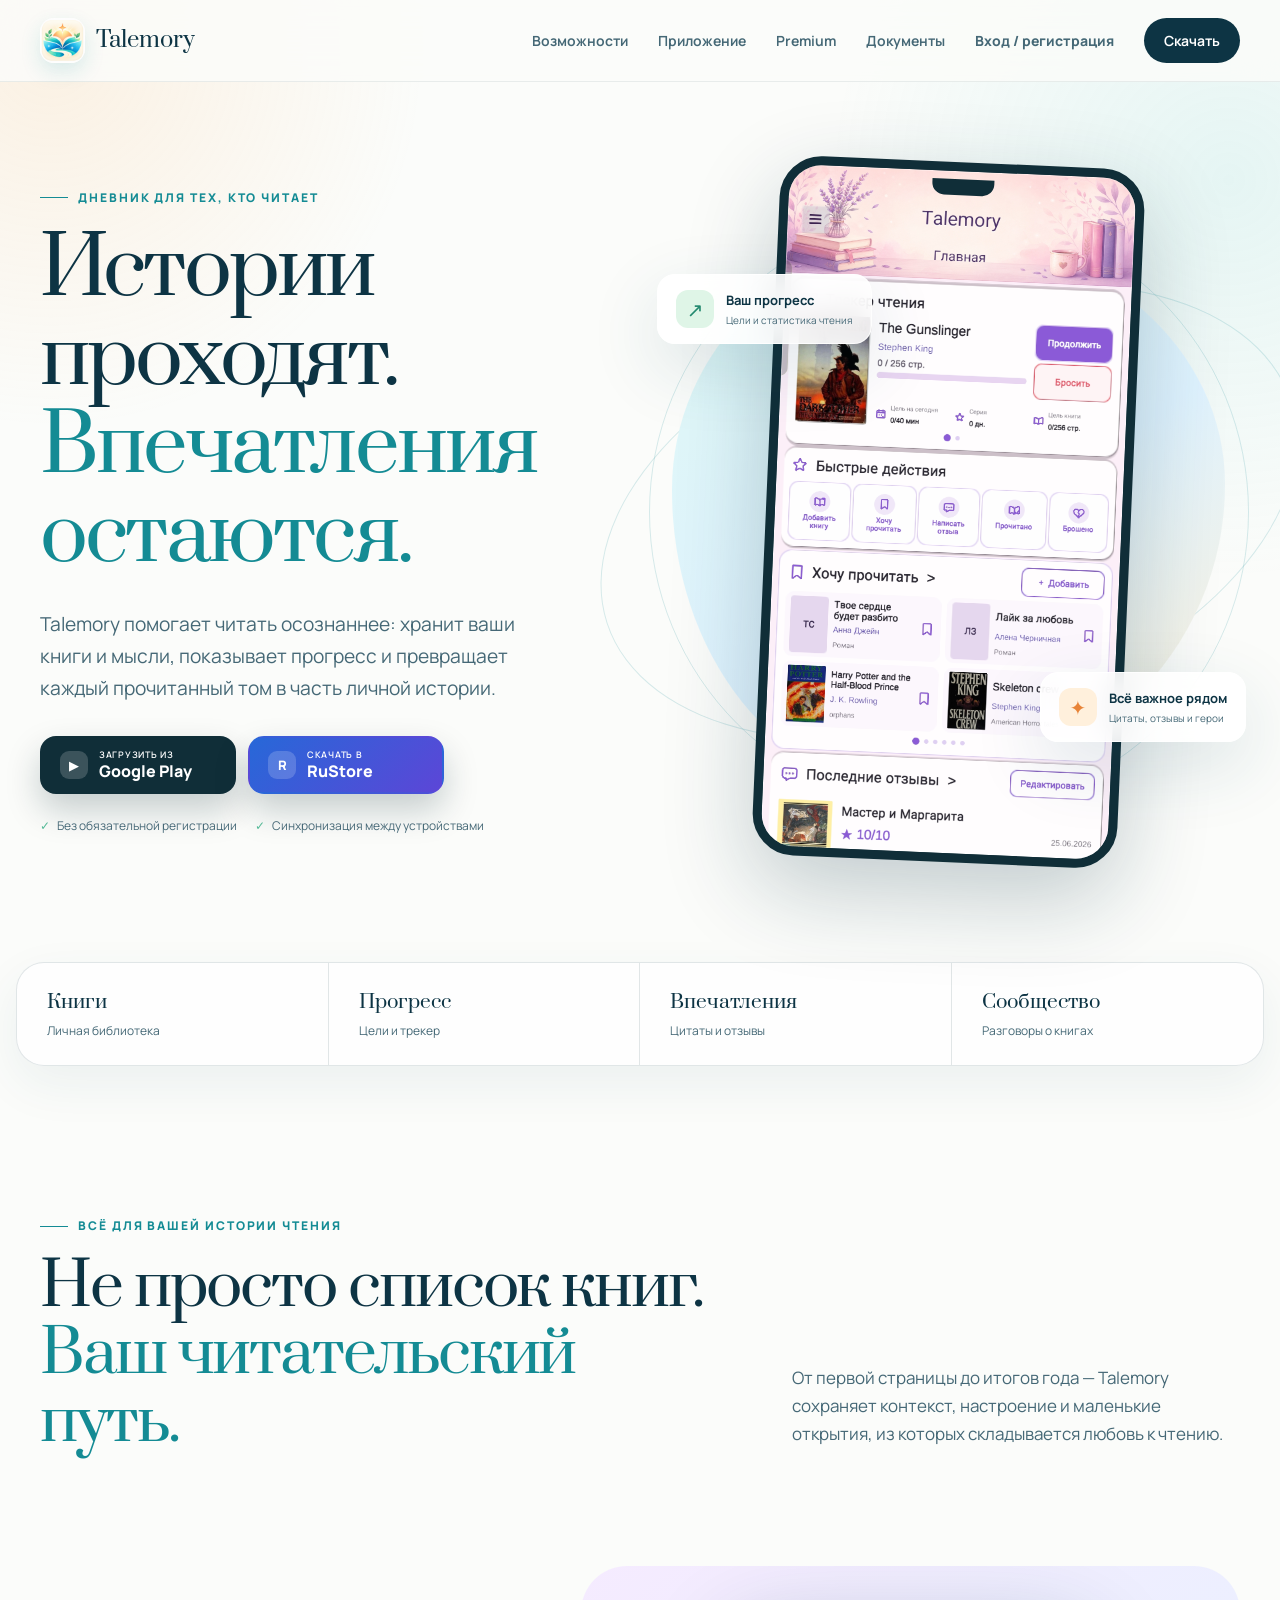
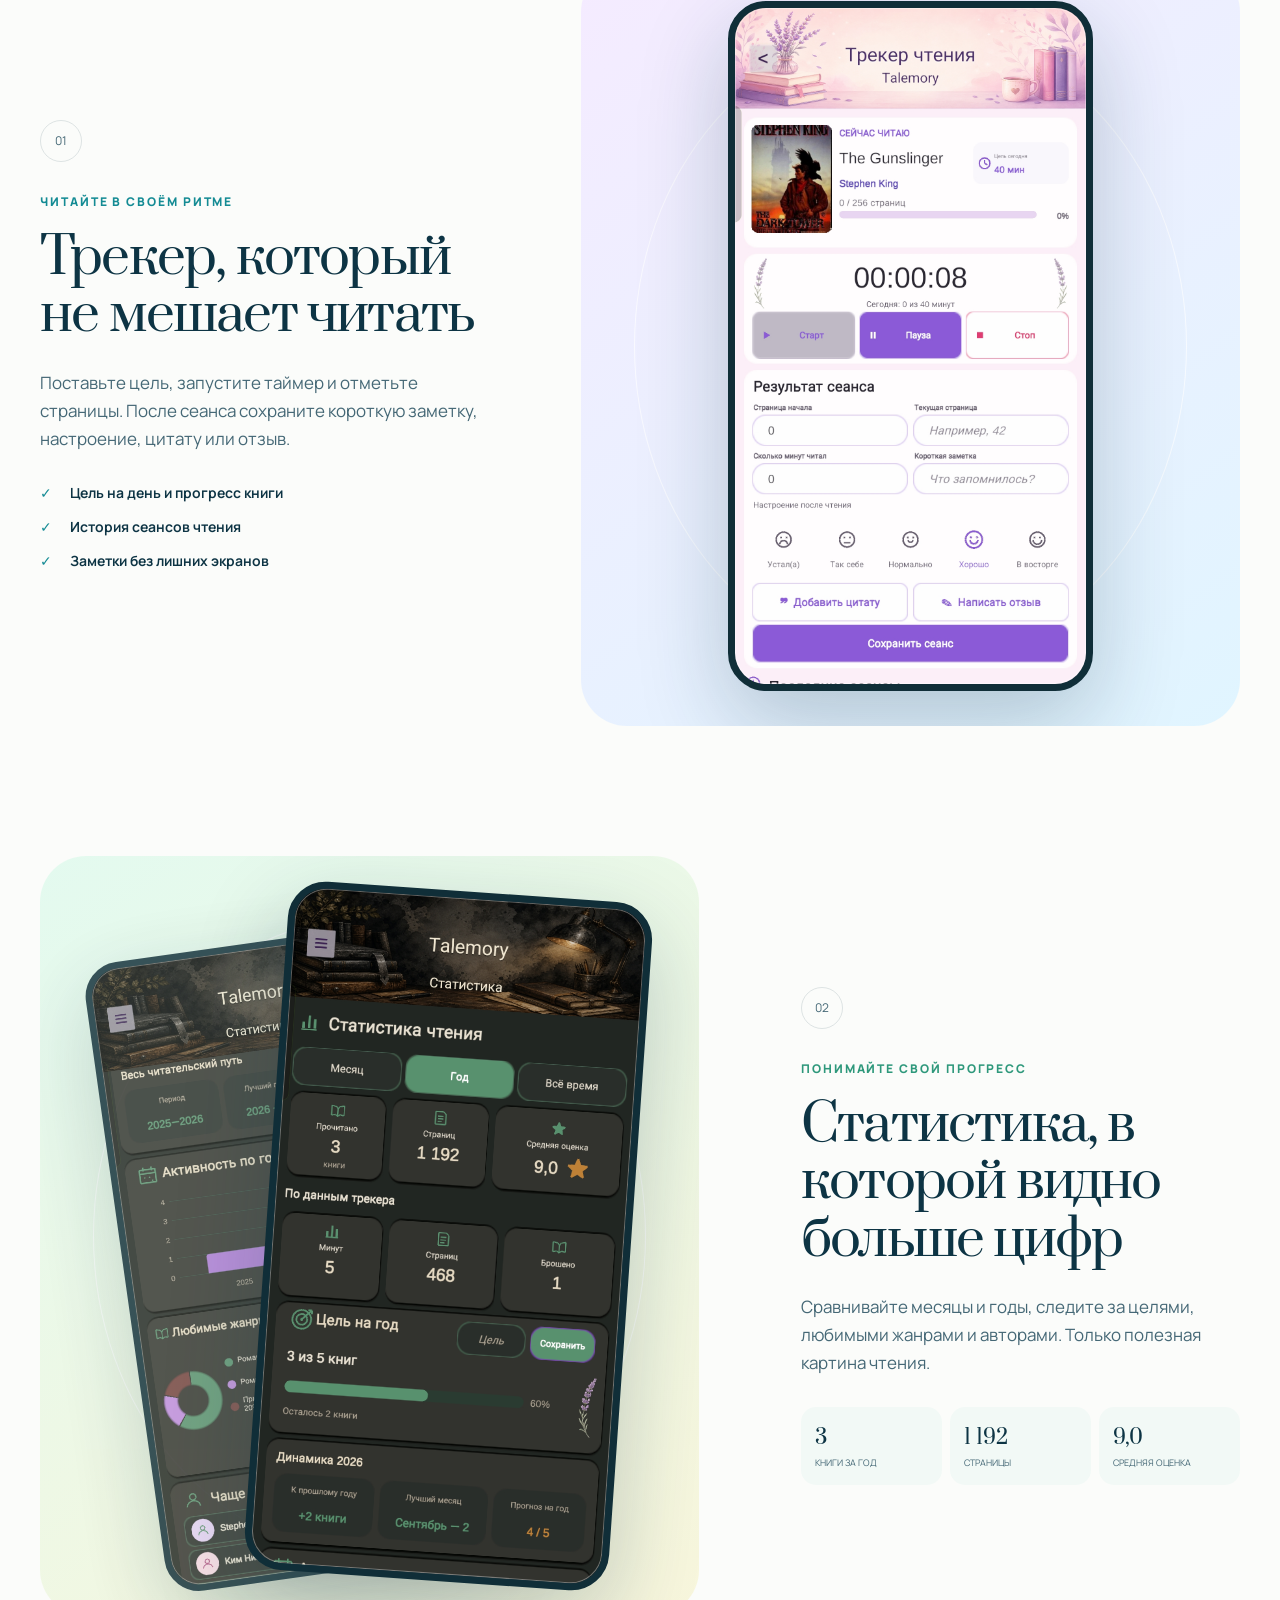
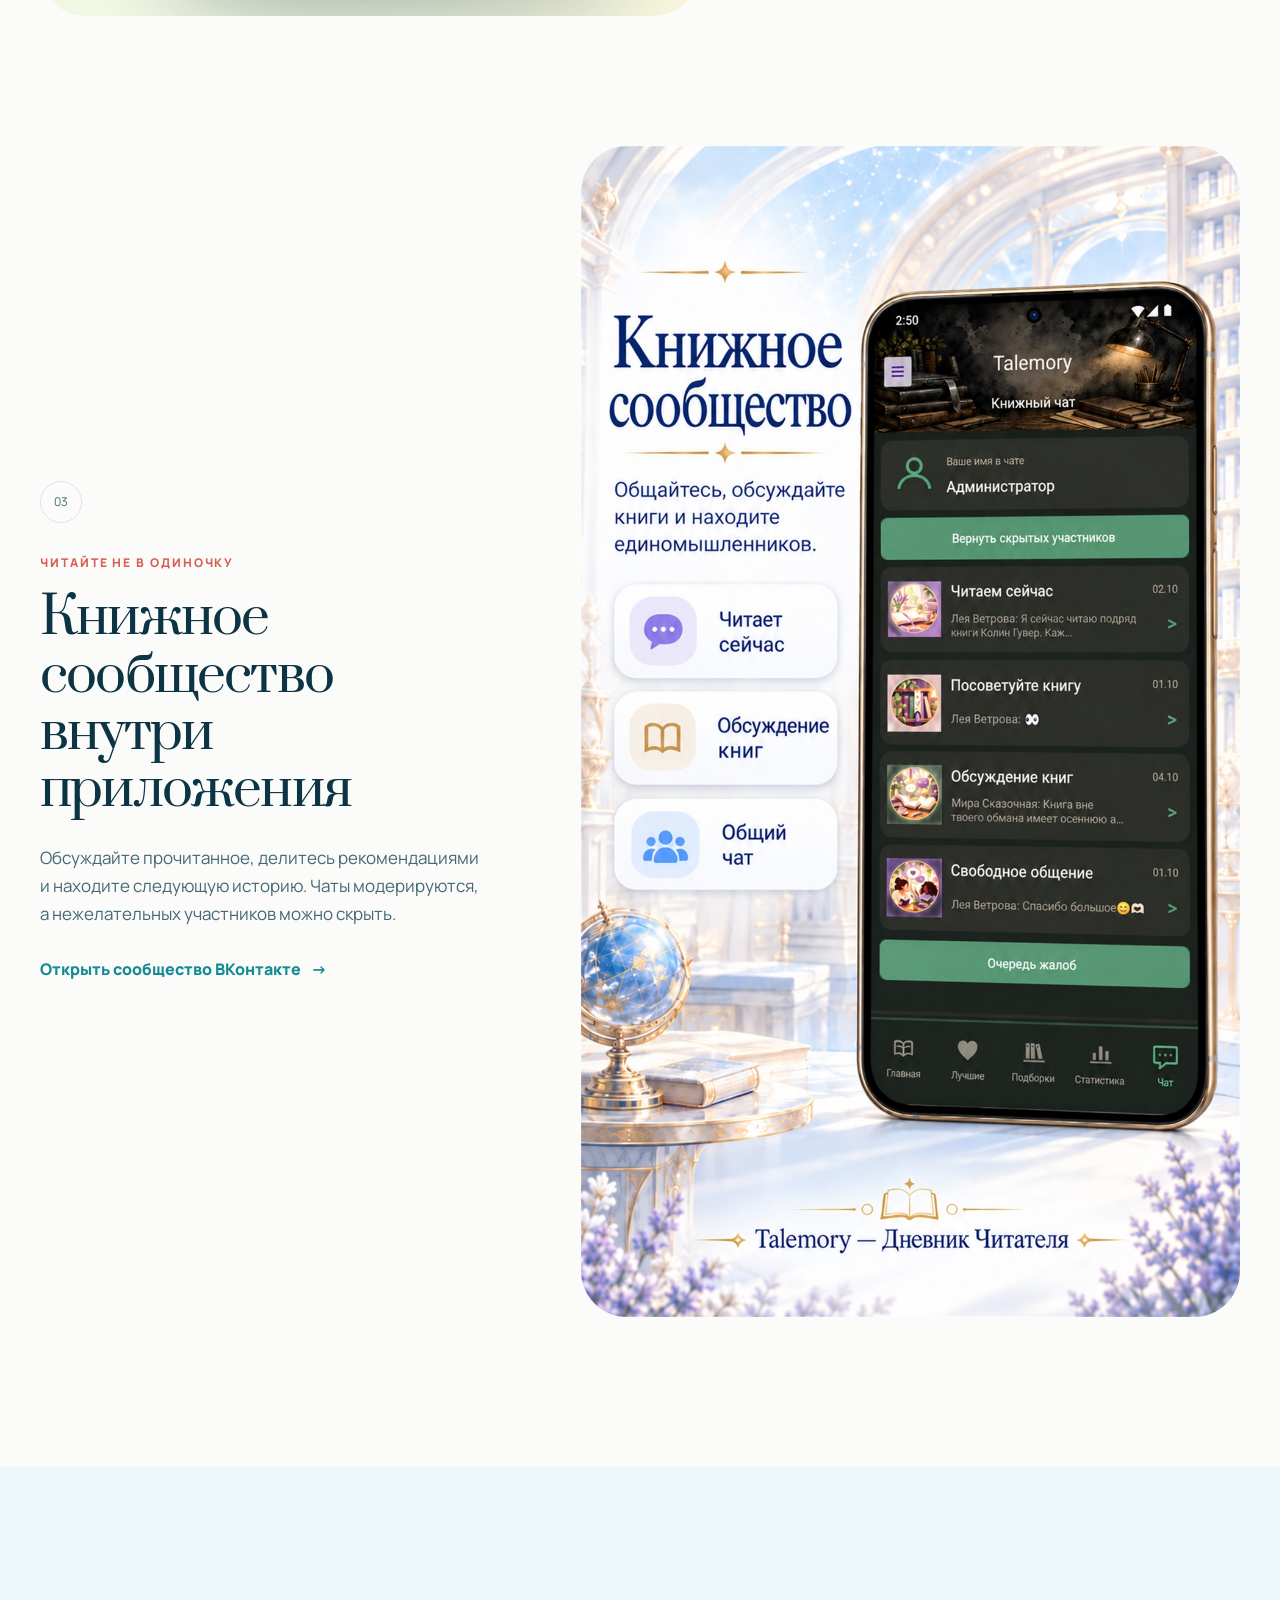
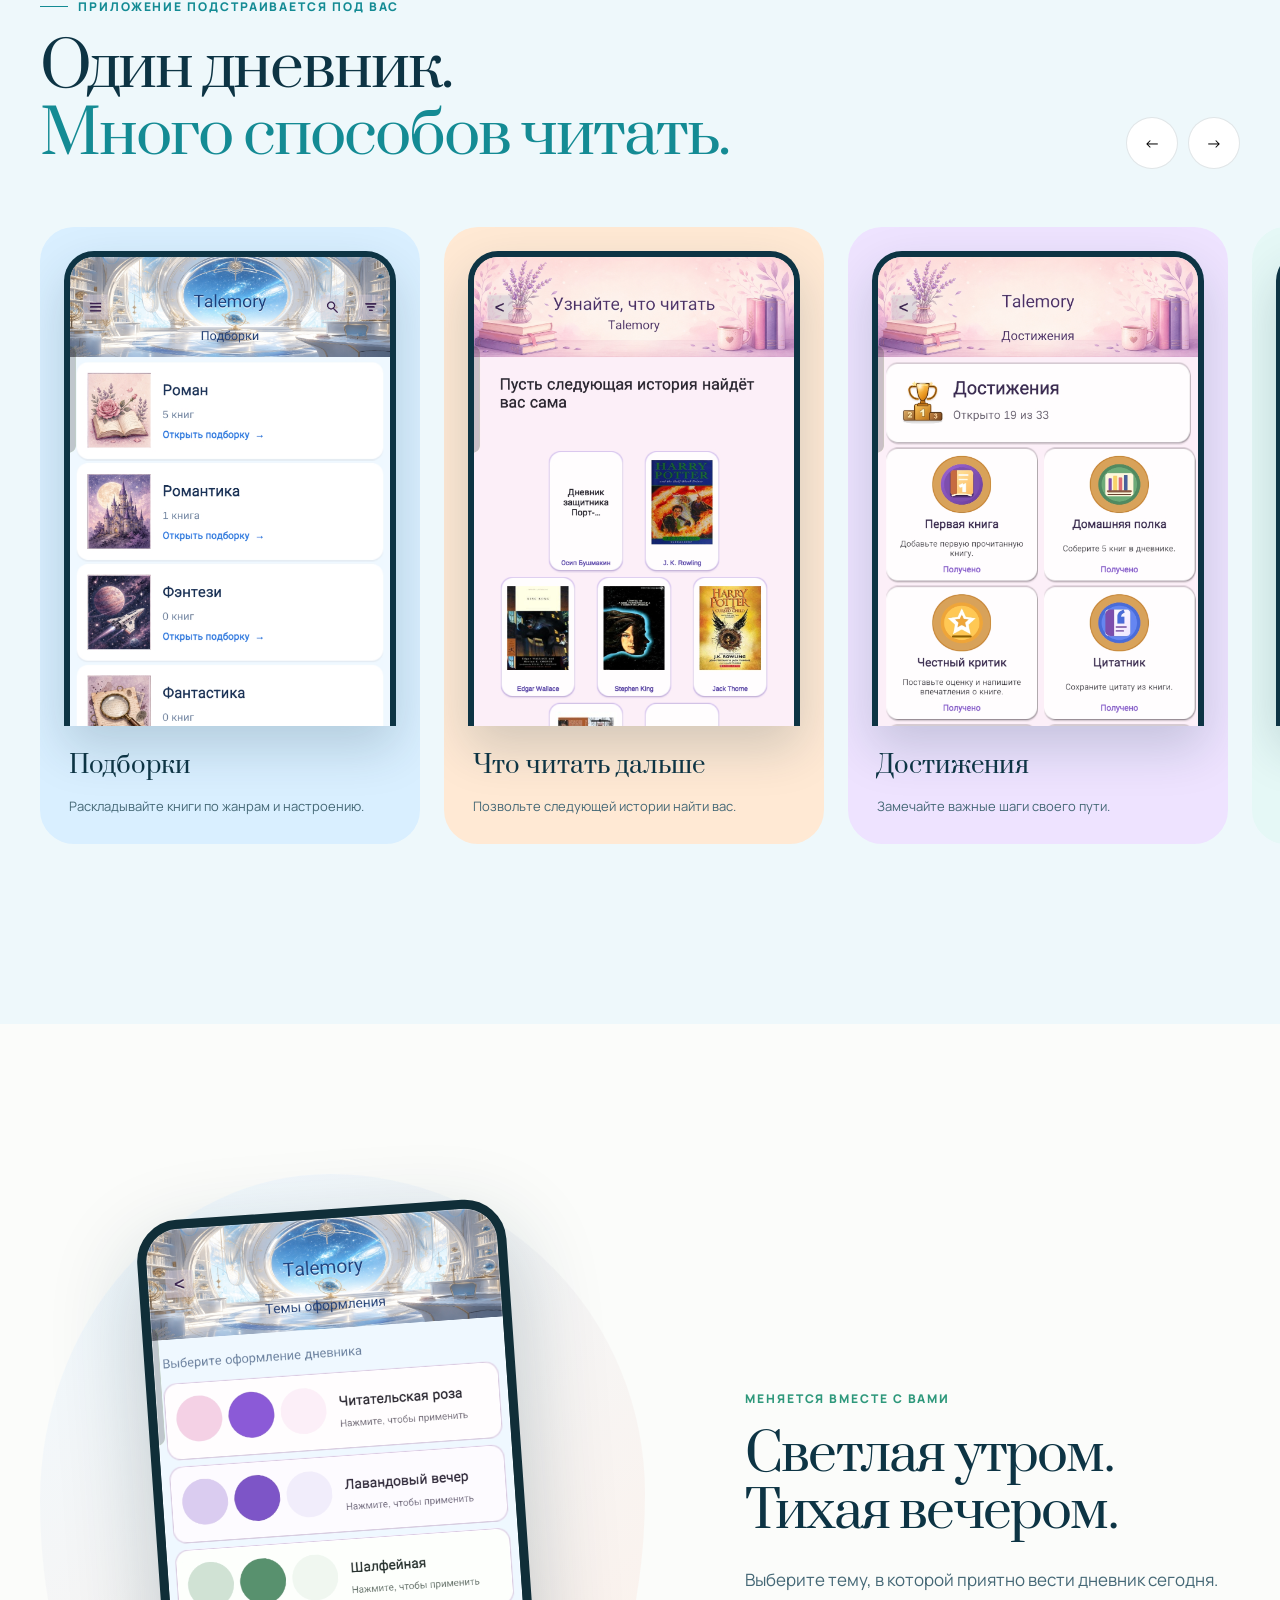
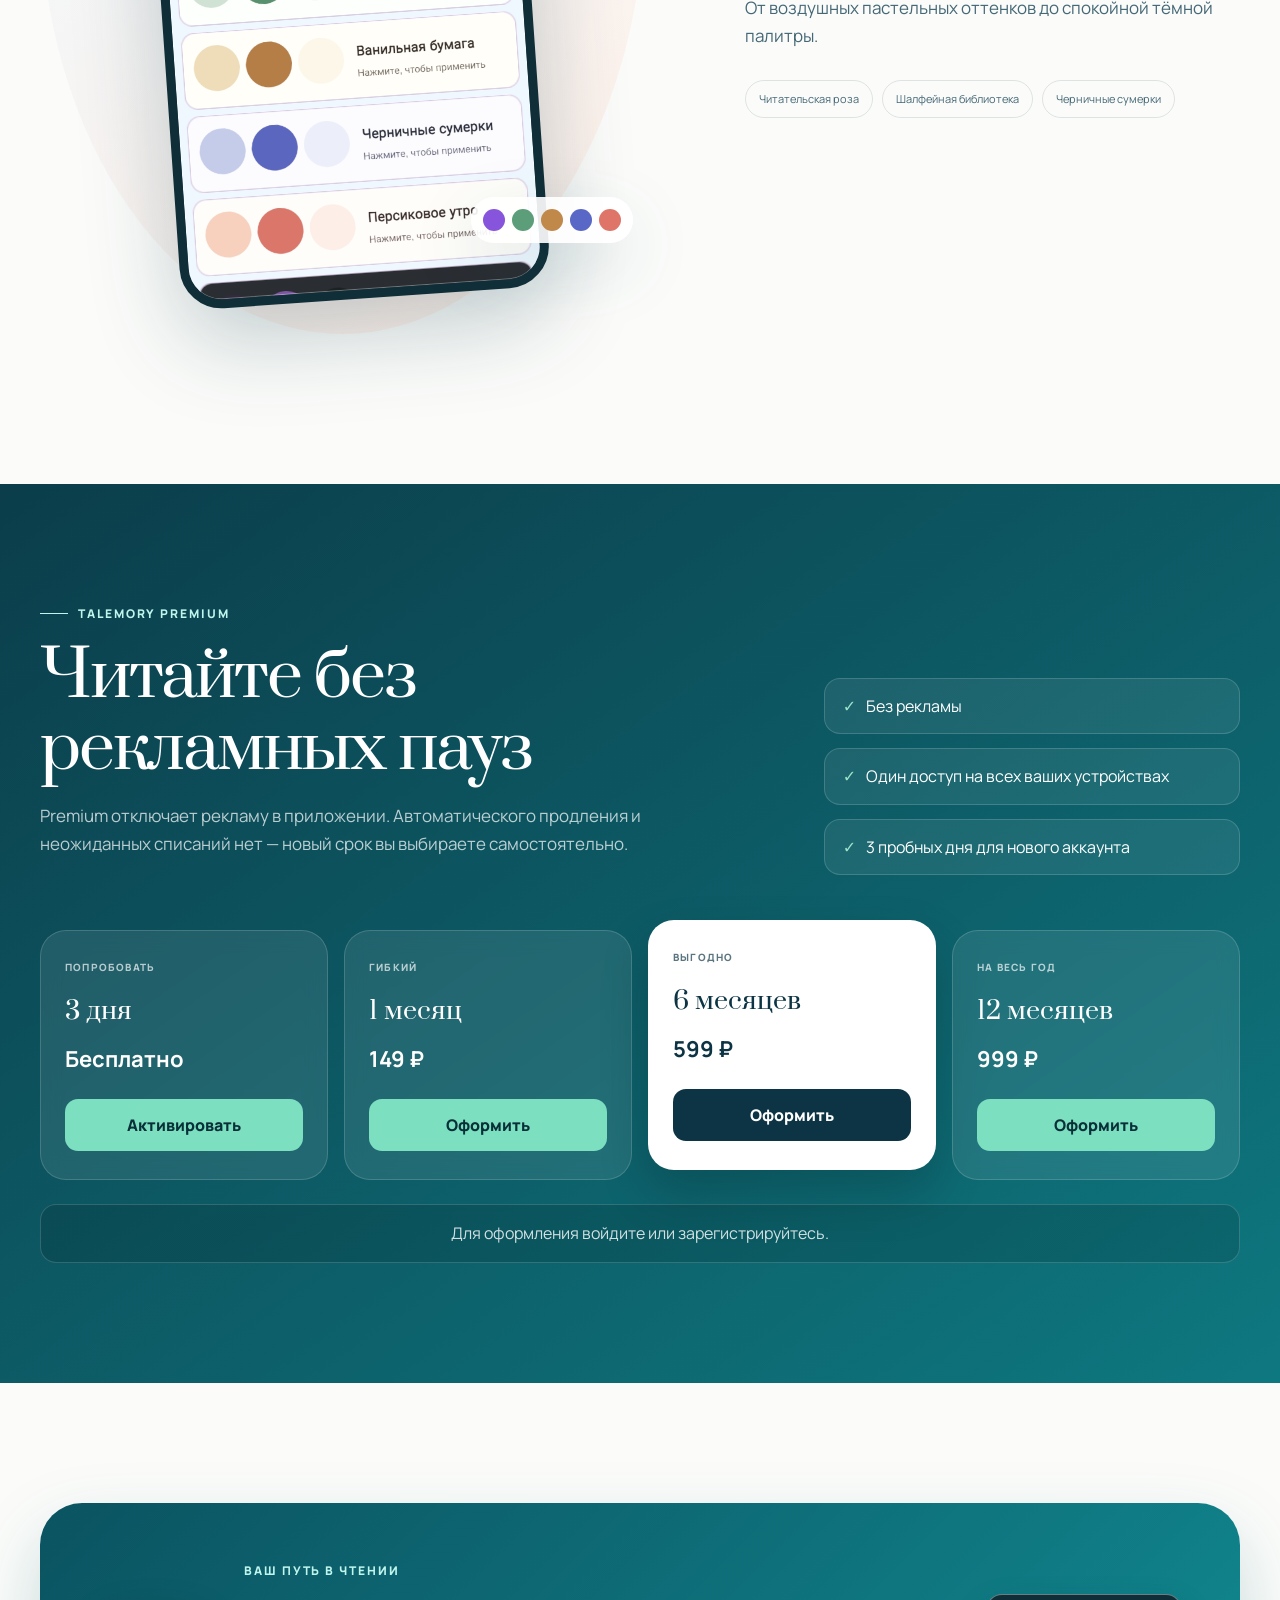
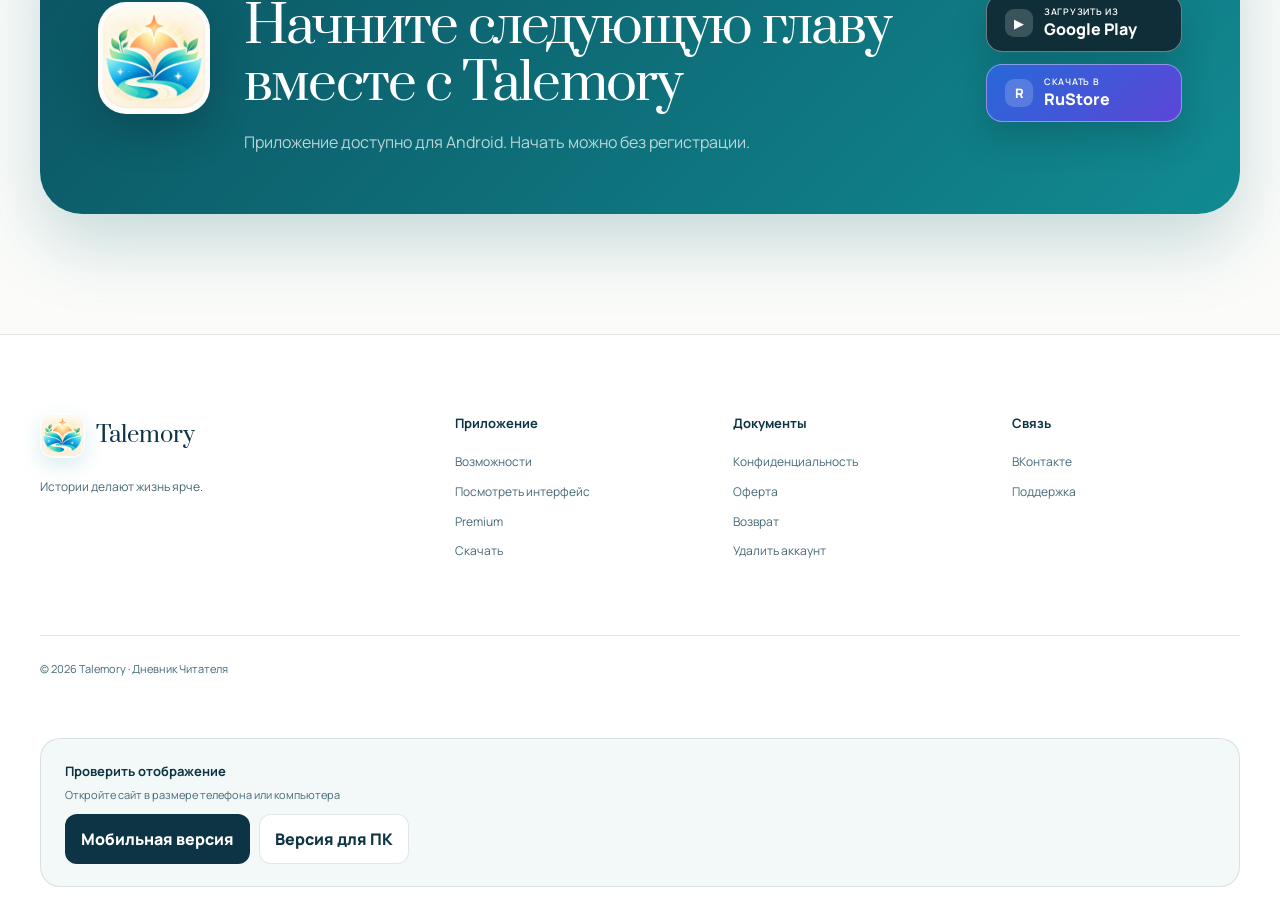
==== index.html @ 4efdb6d2 "feat: publish Talemory landing site" ====
<!doctype html>
<html lang="ru">
<head>
  <meta charset="utf-8">
  <meta name="viewport" content="width=device-width,initial-scale=1">
  <meta name="theme-color" content="#f7fbff">
  <title>Talemory — ваш путь в чтении</title>
  <meta name="description" content="Talemory — личный дневник чтения: книги, цели, заметки, статистика, достижения и книжное сообщество в одном приложении.">
  <meta property="og:title" content="Talemory — ваш путь в чтении">
  <meta property="og:description" content="Читайте, отслеживайте прогресс и сохраняйте истории, которые остаются с вами.">
  <meta property="og:image" content="/assets/talemory-app-icon.png">
  <link rel="icon" href="/assets/talemory-app-icon.png">
  <link rel="stylesheet" href="/landing.css">
  <script src="/landing.js" defer></script>
  <script src="/account.js" defer></script>
</head>
<body>
  <header class="siteHeader">
    <a class="logo" href="#top" aria-label="Talemory — на главную"><img src="/assets/talemory-app-icon.png" alt=""><span>Talemory</span></a>
    <button class="menuButton" type="button" aria-label="Открыть меню" aria-expanded="false"><span></span><span></span></button>
    <nav class="siteNav" aria-label="Основная навигация"><a href="#features">Возможности</a><a href="#screens">Приложение</a><a href="#premium">Premium</a><a href="/documents.html">Документы</a><button class="accountNavButton" type="button" data-open-account>Вход / регистрация</button><a class="navCta" href="#download-app">Скачать</a></nav>
  </header>

  <main id="top">
    <section class="hero sectionShell">
      <div class="heroCopy reveal">
        <p class="eyebrow"><span></span> Дневник для тех, кто читает</p>
        <h1>Истории проходят.<br><em>Впечатления остаются.</em></h1>
        <p class="heroLead">Talemory помогает читать осознаннее: хранит ваши книги и мысли, показывает прогресс и превращает каждый прочитанный том в часть личной истории.</p>
        <div class="storeButtons">
          <a class="storeButton googlePlay" href="https://play.google.com/store/apps/details?id=com.readersdiary.bookdiary" target="_blank" rel="noopener"><span class="storeIcon">▶</span><span><small>Загрузить из</small>Google Play</span></a>
          <a class="storeButton ruStore" href="https://www.rustore.ru/catalog/app/com.readersdiary.bookdiary" target="_blank" rel="noopener"><span class="storeIcon">R</span><span><small>Скачать в</small>RuStore</span></a>
        </div>
        <div class="heroNotes"><span>Без обязательной регистрации</span><span>Синхронизация между устройствами</span></div>
      </div>
      <div class="heroVisual reveal" aria-label="Интерфейс приложения Talemory">
        <div class="orbit orbitOne"></div><div class="orbit orbitTwo"></div><div class="softBlob"></div>
        <figure class="phone phoneMain"><div class="speaker"></div><img src="/assets/screenshots/1000011685.jpg" alt="Главный экран Talemory с трекером чтения"></figure>
        <figure class="floatCard statsCard"><span class="miniIcon">↗</span><div><b>Ваш прогресс</b><small>Цели и статистика чтения</small></div></figure>
        <figure class="floatCard noteCard"><span class="miniIcon warm">✦</span><div><b>Всё важное рядом</b><small>Цитаты, отзывы и герои</small></div></figure>
      </div>
    </section>

    <section class="trustStrip" aria-label="Основные функции"><div><b>Книги</b><span>Личная библиотека</span></div><div><b>Прогресс</b><span>Цели и трекер</span></div><div><b>Впечатления</b><span>Цитаты и отзывы</span></div><div><b>Сообщество</b><span>Разговоры о книгах</span></div></section>

    <section class="intro sectionShell" id="features">
      <div class="sectionHeading reveal"><p class="eyebrow"><span></span> Всё для вашей истории чтения</p><h2>Не просто список книг.<br><em>Ваш читательский путь.</em></h2></div>
      <p class="sectionLead reveal">От первой страницы до итогов года — Talemory сохраняет контекст, настроение и маленькие открытия, из которых складывается любовь к чтению.</p>
    </section>

    <section class="featureStory sectionShell">
      <article class="storyBlock reveal">
        <div class="storyCopy"><span class="storyNumber">01</span><p class="eyebrow">Читайте в своём ритме</p><h2>Трекер, который не мешает читать</h2><p>Поставьте цель, запустите таймер и отметьте страницы. После сеанса сохраните короткую заметку, настроение, цитату или отзыв.</p><ul class="checkList"><li>Цель на день и прогресс книги</li><li>История сеансов чтения</li><li>Заметки без лишних экранов</li></ul></div>
        <div class="screenStage lavender"><figure class="phone phoneFeature"><img src="/assets/screenshots/1000011689.jpg" alt="Трекер чтения Talemory"></figure></div>
      </article>
      <article class="storyBlock reverse reveal">
        <div class="storyCopy"><span class="storyNumber">02</span><p class="eyebrow green">Понимайте свой прогресс</p><h2>Статистика, в которой видно больше цифр</h2><p>Сравнивайте месяцы и годы, следите за целями, любимыми жанрами и авторами. Только полезная картина чтения.</p><div class="metricRow"><div><b>3</b><span>книги за год</span></div><div><b>1 192</b><span>страницы</span></div><div><b>9,0</b><span>средняя оценка</span></div></div></div>
        <div class="screenStage mint doublePhones"><figure class="phone phoneFeature back"><img src="/assets/screenshots/1000011693.jpg" alt="Годовая статистика Talemory"></figure><figure class="phone phoneFeature front"><img src="/assets/screenshots/1000011692.jpg" alt="Цели и статистика чтения Talemory"></figure></div>
      </article>
      <article class="storyBlock reveal" id="community">
        <div class="storyCopy"><span class="storyNumber">03</span><p class="eyebrow coral">Читайте не в одиночку</p><h2>Книжное сообщество внутри приложения</h2><p>Обсуждайте прочитанное, делитесь рекомендациями и находите следующую историю. Чаты модерируются, а нежелательных участников можно скрыть.</p><a class="textLink" href="https://vk.ru/club240924894" target="_blank" rel="noopener">Открыть сообщество ВКонтакте <span>→</span></a></div>
        <div class="screenStage chatShowcase"><img class="chatPromo" src="/assets/talemory-chat-safe-names.jpg" alt="Книжное сообщество Talemory с вымышленными демонстрационными именами"></div>
      </article>
    </section>

    <section class="gallerySection" id="screens">
      <div class="sectionShell galleryHeading reveal"><div><p class="eyebrow"><span></span> Приложение подстраивается под вас</p><h2>Один дневник.<br><em>Много способов читать.</em></h2></div><div class="galleryControls"><button type="button" data-gallery-prev aria-label="Назад">←</button><button type="button" data-gallery-next aria-label="Вперёд">→</button></div></div>
      <div class="screenRail" data-gallery tabindex="0" aria-label="Скриншоты приложения">
        <figure class="galleryCard blue"><img src="/assets/screenshots/1000011694.jpg" alt="Подборки книг"><figcaption><b>Подборки</b><span>Раскладывайте книги по жанрам и настроению.</span></figcaption></figure>
        <figure class="galleryCard peach"><img src="/assets/screenshots/1000011688.jpg" alt="Выбор следующей книги"><figcaption><b>Что читать дальше</b><span>Позвольте следующей истории найти вас.</span></figcaption></figure>
        <figure class="galleryCard violet"><img src="/assets/screenshots/1000011687.jpg" alt="Достижения читателя"><figcaption><b>Достижения</b><span>Замечайте важные шаги своего пути.</span></figcaption></figure>
        <figure class="galleryCard sky"><img src="/assets/screenshots/1000011696.jpg" alt="Светлая тема Talemory"><figcaption><b>Ваш стиль</b><span>Меняйте оформление вместе с настроением.</span></figcaption></figure>
        <figure class="galleryCard greenCard"><img src="/assets/screenshots/1000011695.jpg" alt="Лучшие книги"><figcaption><b>Лучшие книги</b><span>Собирайте личную полку любимых историй.</span></figcaption></figure>
      </div>
    </section>

    <section class="themes sectionShell reveal">
      <div class="themesVisual"><figure class="phone phoneTheme"><img src="/assets/screenshots/1000011697.jpg" alt="Темы оформления Talemory"></figure><div class="palette"><i></i><i></i><i></i><i></i><i></i></div></div>
      <div class="storyCopy"><p class="eyebrow green">Меняется вместе с вами</p><h2>Светлая утром.<br>Тихая вечером.</h2><p>Выберите тему, в которой приятно вести дневник сегодня. От воздушных пастельных оттенков до спокойной тёмной палитры.</p><div class="themeLabels"><span>Читательская роза</span><span>Шалфейная библиотека</span><span>Черничные сумерки</span></div></div>
    </section>

    <section class="premiumSection" id="premium">
      <div class="sectionShell premiumIntro reveal"><div><p class="eyebrow light"><span></span> Talemory Premium</p><h2>Читайте без рекламных пауз</h2><p>Premium отключает рекламу в приложении. Автоматического продления и неожиданных списаний нет — новый срок вы выбираете самостоятельно.</p></div><ul><li>Без рекламы</li><li>Один доступ на всех ваших устройствах</li><li>3 пробных дня для нового аккаунта</li></ul></div>
      <div class="sectionShell premiumPlans reveal">
        <article><span>Попробовать</span><h3>3 дня</h3><b>Бесплатно</b><button type="button" data-plan="trial_3d">Активировать</button></article>
        <article><span>Гибкий</span><h3>1 месяц</h3><b>149 ₽</b><button type="button" data-plan="month">Оформить</button></article>
        <article class="featured"><span>Выгодно</span><h3>6 месяцев</h3><b>599 ₽</b><button type="button" data-plan="six_months">Оформить</button></article>
        <article><span>На весь год</span><h3>12 месяцев</h3><b>999 ₽</b><button type="button" data-plan="year">Оформить</button></article>
      </div>
      <div class="sectionShell premiumStatus" id="premiumState" role="status" aria-live="polite">Для оформления войдите или зарегистрируйтесь.</div>
    </section>

    <section class="ctaSection sectionShell reveal" id="download-app">
      <div class="ctaIcon"><img src="/assets/talemory-app-icon.png" alt=""></div>
      <div><p class="eyebrow light">Ваш путь в чтении</p><h2>Начните следующую главу<br>вместе с Talemory</h2><p>Приложение доступно для Android. Начать можно без регистрации.</p></div>
      <div class="storeButtons"><a class="storeButton googlePlay" href="https://play.google.com/store/apps/details?id=com.readersdiary.bookdiary" target="_blank" rel="noopener"><span class="storeIcon">▶</span><span><small>Загрузить из</small>Google Play</span></a><a class="storeButton ruStore" href="https://www.rustore.ru/catalog/app/com.readersdiary.bookdiary" target="_blank" rel="noopener"><span class="storeIcon">R</span><span><small>Скачать в</small>RuStore</span></a></div>
    </section>
  </main>

  <footer class="siteFooter">
    <div class="footerBrand"><a class="logo" href="#top"><img src="/assets/talemory-app-icon.png" alt=""><span>Talemory</span></a><p>Истории делают жизнь ярче.</p></div>
    <div><b>Приложение</b><a href="#features">Возможности</a><a href="#screens">Посмотреть интерфейс</a><a href="#premium">Premium</a><a href="#download-app">Скачать</a></div>
    <div><b>Документы</b><a href="/documents.html#privacy">Конфиденциальность</a><a href="/documents.html#offer">Оферта</a><a href="/documents.html#refunds">Возврат</a><a href="/documents.html#delete-account">Удалить аккаунт</a></div>
    <div><b>Связь</b><a href="https://vk.ru/club240924894" target="_blank" rel="noopener">ВКонтакте</a><a href="mailto:dmitry.patlusov@yandex.ru">Поддержка</a></div>
    <p class="copyright">© 2026 Talemory · Дневник Читателя</p>
    <div class="previewTools" data-preview-tools><div><b>Проверить отображение</b><span>Откройте сайт в размере телефона или компьютера</span></div><div class="previewToolButtons"><button type="button" data-preview-open="mobile">Мобильная версия</button><button type="button" data-preview-open="desktop">Версия для ПК</button></div></div>
  </footer>

  <div class="previewModal" data-preview-modal hidden>
    <button class="previewBackdrop" type="button" data-preview-close aria-label="Закрыть предпросмотр"></button>
    <section class="previewDialog" role="dialog" aria-modal="true" aria-labelledby="previewTitle">
      <header class="previewToolbar"><div><b id="previewTitle">Предпросмотр сайта</b><span data-preview-size-label>Мобильная версия · 390 × 844</span></div><div class="previewModeButtons"><button type="button" data-preview-mode="mobile">Телефон</button><button type="button" data-preview-mode="desktop">ПК</button><button class="previewClose" type="button" data-preview-close aria-label="Закрыть">×</button></div></header>
      <div class="previewCanvas" data-preview-canvas><iframe title="Предпросмотр Talemory" data-preview-frame></iframe></div>
    </section>
  </div>

  <div class="accountModal" data-account-modal hidden>
    <button class="modalBackdrop" type="button" data-close-account aria-label="Закрыть окно"></button>
    <section class="accountDialog" role="dialog" aria-modal="true" aria-labelledby="accountTitle">
      <button class="modalClose" type="button" data-close-account aria-label="Закрыть">×</button>
      <div class="accountMark"><img src="/assets/talemory-app-icon.png" alt=""></div>
      <p class="eyebrow">Аккаунт Talemory</p>
      <h2 id="accountTitle">Создайте аккаунт</h2>
      <p class="accountLead" data-account-lead>Синхронизируйте дневник и используйте Premium на своих устройствах.</p>
      <form class="accountForm" data-register-form>
        <label>Электронная почта<input name="email" type="email" autocomplete="email" required></label>
        <label>Пароль<input name="password" type="password" autocomplete="new-password" minlength="10" maxlength="128" required><small>От 10 до 128 символов</small></label>
        <label>Повторите пароль<input name="passwordConfirm" type="password" autocomplete="new-password" minlength="10" required></label>
        <button class="accountSubmit" type="submit">Зарегистрироваться</button>
      </form>
      <form class="accountForm" data-verify-form hidden>
        <label>Код из письма<input name="code" inputmode="numeric" autocomplete="one-time-code" pattern="[0-9]{6}" maxlength="6" required></label>
        <button class="accountSubmit" type="submit">Подтвердить почту</button>
      </form>
      <form class="accountForm" data-login-form hidden>
        <label>Электронная почта<input name="email" type="email" autocomplete="email" required></label>
        <label>Пароль<input name="password" type="password" autocomplete="current-password" required></label>
        <button class="accountSubmit" type="submit">Войти</button>
      </form>
      <div class="accountSignedIn" data-signed-in hidden><b data-account-email></b><span data-account-premium>Проверяем Premium…</span><button type="button" data-logout>Выйти</button></div>
      <p class="accountState" data-account-state role="status" aria-live="polite"></p>
      <button class="accountSwitch" type="button" data-account-switch>У меня уже есть аккаунт — войти</button>
      <p class="accountLegal">Продолжая, вы принимаете <a href="/documents.html#offer">оферту</a> и <a href="/documents.html#privacy">политику конфиденциальности</a>.</p>
    </section>
  </div>
</body>
</html>
---- landing.css ----
@import url('https://fonts.googleapis.com/css2?family=Manrope:wght@400;500;600;700;800&family=Prata&display=swap');
:root{--ink:#0d3444;--soft:#456876;--paper:#fbfcfa;--aqua:#63ced0;--aquaD:#148b94;--mint:#dff5e7;--mintS:#54b997;--peach:#ffc17f;--coral:#f0826f;--line:rgba(13,52,68,.12);--shadow:0 24px 70px rgba(28,85,105,.14)}
*{box-sizing:border-box}html{scroll-behavior:smooth}body{margin:0;overflow-x:hidden;background:var(--paper);color:var(--ink);font-family:Manrope,system-ui,sans-serif;line-height:1.65}body:before{content:"";position:fixed;z-index:-1;inset:0;background:radial-gradient(circle at 4% 6%,rgba(255,193,127,.18),transparent 25%),radial-gradient(circle at 96% 20%,rgba(99,206,208,.14),transparent 28%);pointer-events:none}a{color:inherit}img{display:block;max-width:100%}button{font:inherit}.sectionShell{width:min(1200px,calc(100% - 48px));margin-inline:auto}
.siteHeader{position:sticky;top:0;z-index:100;display:flex;min-height:82px;align-items:center;justify-content:space-between;padding:14px max(24px,calc((100vw - 1200px)/2));border-bottom:1px solid rgba(13,52,68,.08);background:rgba(251,252,250,.86);backdrop-filter:blur(20px)}.logo{display:inline-flex;align-items:center;gap:11px;text-decoration:none}.logo img{width:45px;height:45px;border-radius:14px;box-shadow:0 8px 20px rgba(31,143,159,.16)}.logo span{font-family:Prata,Georgia,serif;font-size:22px}.siteNav{display:flex;align-items:center;gap:30px}.siteNav a{color:var(--soft);font-size:14px;font-weight:650;text-decoration:none}.siteNav a:hover{color:var(--aquaD)}.siteNav .navCta{padding:11px 20px;border-radius:999px;background:var(--ink);color:#fff}.menuButton{display:none;width:44px;height:44px;border:0;border-radius:50%;background:var(--ink)}.menuButton span{display:block;width:18px;height:2px;margin:5px auto;background:#fff}
.hero{display:grid;min-height:calc(100vh - 82px);grid-template-columns:.95fr 1.05fr;align-items:center;gap:clamp(40px,7vw,100px);padding-block:70px 90px}.eyebrow{display:flex;align-items:center;gap:10px;margin:0 0 18px;color:var(--aquaD);font-size:12px;font-weight:800;letter-spacing:.16em;text-transform:uppercase}.eyebrow>span{width:28px;height:1px;background:currentColor}.eyebrow.green{color:#2e987b}.eyebrow.coral{color:#d85f55}.eyebrow.light{color:#bff5ed}h1,h2{margin:0;font-family:Prata,Georgia,serif;font-weight:400;line-height:1.12;letter-spacing:-.035em}h1{font-size:clamp(48px,6.2vw,86px)}h2{font-size:clamp(38px,4.7vw,65px)}h1 em,h2 em{color:var(--aquaD);font-style:normal}.heroLead{max-width:625px;margin:28px 0 0;color:var(--soft);font-size:clamp(17px,1.5vw,20px)}.storeButtons{display:flex;flex-wrap:wrap;gap:12px;margin-top:32px}.storeButton{display:inline-flex;min-width:174px;min-height:58px;align-items:center;gap:11px;padding:8px 18px;border:1px solid var(--line);border-radius:16px;background:#fff;box-shadow:0 10px 26px rgba(25,76,92,.08);font-weight:800;line-height:1.1;text-decoration:none;transition:.2s}.storeButton:hover{transform:translateY(-3px);box-shadow:0 16px 34px rgba(25,76,92,.14)}.storeButton.primary{border-color:var(--ink);background:var(--ink);color:#fff}.storeButton small{display:block;margin-bottom:4px;font-size:9px;font-weight:600;letter-spacing:.08em;text-transform:uppercase}.storeIcon{display:grid;width:28px;height:28px;place-items:center;border-radius:9px;background:rgba(99,206,208,.18);font-size:13px}.heroNotes{display:flex;flex-wrap:wrap;gap:18px;margin-top:22px;color:var(--soft);font-size:12px}.heroNotes span:before{content:"✓";margin-right:7px;color:var(--mintS);font-weight:900}
.heroVisual{position:relative;min-height:720px;display:grid;place-items:center}.softBlob{position:absolute;width:min(650px,95%);aspect-ratio:1;border-radius:48% 52% 57% 43%/46% 45% 55% 54%;background:linear-gradient(145deg,#dff8f5,#dff3ff 55%,#fff1d9);animation:blob 12s ease-in-out infinite}.orbit{position:absolute;border:1px solid rgba(20,139,148,.16);border-radius:50%}.orbitOne{width:600px;height:600px}.orbitTwo{width:720px;height:420px;transform:rotate(-18deg)}.phone{position:relative;overflow:hidden;margin:0;border:9px solid #102e38;border-radius:42px;background:#102e38;box-shadow:0 32px 90px rgba(13,52,68,.24)}.phone:after{content:"";position:absolute;inset:0;border:1px solid rgba(255,255,255,.35);border-radius:32px;pointer-events:none}.phone img{width:100%;height:100%;object-fit:cover;object-position:top}.phoneMain{z-index:2;width:min(365px,62vw);height:700px;transform:rotate(2.5deg)}.speaker{position:absolute;z-index:3;top:8px;left:50%;width:62px;height:16px;border-radius:0 0 12px 12px;background:#102e38;transform:translateX(-50%)}.floatCard{position:absolute;z-index:4;display:flex;align-items:center;gap:12px;margin:0;padding:15px 18px;border:1px solid rgba(255,255,255,.8);border-radius:18px;background:rgba(255,255,255,.88);box-shadow:var(--shadow);backdrop-filter:blur(14px)}.floatCard div{display:grid}.floatCard b{font-size:13px}.floatCard small{color:var(--soft);font-size:10px}.miniIcon{display:grid;width:38px;height:38px;place-items:center;border-radius:12px;background:var(--mint);color:#23896f;font-size:20px}.miniIcon.warm{background:#fff0dc;color:#e88438}.statsCard{top:17%;left:0}.noteCard{right:-1%;bottom:18%}
.trustStrip{display:grid;grid-template-columns:repeat(4,1fr);width:min(1380px,calc(100% - 32px));margin:0 auto 150px;border:1px solid var(--line);border-radius:28px;background:rgba(255,255,255,.72);box-shadow:0 18px 50px rgba(28,85,105,.07)}.trustStrip div{display:grid;gap:3px;padding:24px 30px;border-right:1px solid var(--line)}.trustStrip div:last-child{border:0}.trustStrip b{font-family:Prata,serif;font-size:19px;font-weight:400}.trustStrip span{color:var(--soft);font-size:12px}.intro{display:grid;grid-template-columns:1.2fr .8fr;align-items:end;gap:80px;padding-bottom:110px}.sectionLead{max-width:490px;margin:0 0 8px;color:var(--soft);font-size:17px}.featureStory{display:grid;gap:130px;padding-bottom:150px}.storyBlock{display:grid;grid-template-columns:.8fr 1.2fr;align-items:center;gap:clamp(50px,8vw,120px)}.storyBlock.reverse{grid-template-columns:1.2fr .8fr}.storyBlock.reverse .storyCopy{order:2}.storyBlock.reverse .screenStage{order:1}.storyNumber{display:inline-grid;width:42px;height:42px;margin-bottom:30px;place-items:center;border:1px solid var(--line);border-radius:50%;color:var(--soft);font-size:12px}.storyCopy h2{font-size:clamp(36px,4vw,56px)}.storyCopy>p:not(.eyebrow){margin:24px 0 0;color:var(--soft);font-size:17px}.checkList{display:grid;gap:11px;margin:28px 0 0;padding:0;list-style:none}.checkList li{position:relative;padding-left:30px;font-size:14px;font-weight:650}.checkList li:before{content:"✓";position:absolute;left:0;color:var(--aquaD)}.screenStage{position:relative;min-height:760px;overflow:hidden;display:grid;place-items:center;border-radius:46px}.screenStage:before{content:"";position:absolute;inset:8%;border:1px solid rgba(255,255,255,.65);border-radius:50%}.screenStage.lavender{background:linear-gradient(145deg,#f5ebff,#e0f5ff)}.screenStage.mint{background:linear-gradient(145deg,#e3faef,#f8f6dc)}.screenStage.night{background:linear-gradient(145deg,#172825,#0d2027)}.phoneFeature{z-index:2;width:min(365px,62%);height:690px;border-width:7px;border-radius:38px}.doublePhones .back{position:absolute;left:10%;transform:rotate(-8deg) translateY(22px) scale(.92);opacity:.82}.doublePhones .front{margin-left:24%;transform:rotate(4deg)}.chatGlow{position:absolute;width:70%;height:70%;border-radius:50%;background:rgba(84,185,151,.22);filter:blur(40px)}.textLink{display:inline-flex;gap:10px;margin-top:28px;color:var(--aquaD);font-weight:800;text-decoration:none}.metricRow{display:grid;grid-template-columns:repeat(3,1fr);gap:8px;margin-top:30px}.metricRow div{display:grid;gap:2px;padding:14px;border-radius:15px;background:#f2f9f6}.metricRow b{font-family:Prata,serif;font-size:20px;font-weight:400}.metricRow span{color:var(--soft);font-size:9px;text-transform:uppercase}
.gallerySection{padding:130px 0 150px;background:#eef8fb}.galleryHeading{display:flex;align-items:end;justify-content:space-between;gap:30px;margin-bottom:58px}.galleryControls{display:flex;gap:10px}.galleryControls button{width:52px;height:52px;border:1px solid var(--line);border-radius:50%;background:#fff;cursor:pointer}.galleryControls button:hover{background:var(--ink);color:#fff}.screenRail{display:grid;grid-auto-columns:min(380px,78vw);grid-auto-flow:column;gap:24px;overflow-x:auto;padding:0 max(24px,calc((100vw - 1200px)/2)) 30px;scroll-padding-left:max(24px,calc((100vw - 1200px)/2));scroll-snap-type:x mandatory;scrollbar-width:none}.screenRail::-webkit-scrollbar{display:none}.galleryCard{overflow:hidden;margin:0;padding:24px 24px 0;border-radius:34px;scroll-snap-align:start}.galleryCard img{width:100%;aspect-ratio:.7;object-fit:cover;object-position:top;border:6px solid var(--ink);border-bottom:0;border-radius:30px 30px 0 0;box-shadow:0 22px 50px rgba(13,52,68,.18)}.galleryCard figcaption{display:grid;gap:5px;min-height:118px;padding:20px 5px}.galleryCard figcaption b{font-family:Prata,serif;font-size:24px;font-weight:400}.galleryCard figcaption span{color:var(--soft);font-size:13px}.galleryCard.blue{background:#d9efff}.galleryCard.peach{background:#ffe9d4}.galleryCard.violet{background:#eee3ff}.galleryCard.sky{background:#e5f8f6}.galleryCard.greenCard{background:#e4f4dd}
.themes{display:grid;grid-template-columns:1.1fr .9fr;align-items:center;gap:100px;padding-block:150px}.themesVisual{position:relative;min-height:760px;display:grid;place-items:center;border-radius:48% 52% 50% 50%/43% 42% 58% 57%;background:linear-gradient(145deg,#eff9ff,#fff0e7)}.phoneTheme{width:min(370px,68%);height:690px;transform:rotate(-4deg)}.palette{position:absolute;right:2%;bottom:12%;display:flex;gap:7px;padding:12px;border-radius:999px;background:rgba(255,255,255,.9);box-shadow:var(--shadow)}.palette i{width:22px;height:22px;border-radius:50%;background:#8754dc}.palette i:nth-child(2){background:#5c9e79}.palette i:nth-child(3){background:#c08849}.palette i:nth-child(4){background:#5968c6}.palette i:nth-child(5){background:#df7568}.themeLabels{display:flex;flex-wrap:wrap;gap:9px;margin-top:30px}.themeLabels span{padding:9px 13px;border:1px solid var(--line);border-radius:999px;color:var(--soft);font-size:11px}.ctaSection{display:grid;grid-template-columns:auto 1fr auto;align-items:center;gap:34px;margin-bottom:120px;padding:58px;border-radius:42px;background:linear-gradient(135deg,#0b5361,#118a91);box-shadow:0 30px 70px rgba(12,95,105,.22);color:#fff}.ctaIcon img{width:112px;height:112px;border-radius:28px;box-shadow:0 18px 44px rgba(0,0,0,.18)}.ctaSection h2{font-size:clamp(34px,4vw,55px)}.ctaSection p:not(.eyebrow){margin-bottom:0;color:rgba(255,255,255,.72)}.ctaSection .storeButtons{margin-top:0;flex-direction:column}.storeButton.lightButton{min-width:190px;background:#fff}.siteFooter{display:grid;grid-template-columns:1.6fr repeat(3,1fr);gap:50px;padding:78px max(24px,calc((100vw - 1200px)/2)) 32px;border-top:1px solid var(--line);background:#fff}.siteFooter>div:not(.footerBrand){display:grid;align-content:start;gap:10px}.siteFooter b{margin-bottom:8px;font-size:13px}.siteFooter a:not(.logo){color:var(--soft);font-size:12px;text-decoration:none}.footerBrand p{color:var(--soft);font-size:12px}.copyright{grid-column:1/-1;margin:24px 0 0;padding-top:24px;border-top:1px solid var(--line);color:var(--soft);font-size:11px}.reveal{opacity:0;transform:translateY(24px);transition:opacity .75s,transform .75s}.reveal.isVisible{opacity:1;transform:none}@keyframes blob{50%{transform:rotate(7deg) scale(1.035)}}
@media(max-width:980px){.hero{grid-template-columns:1fr;text-align:center}.heroCopy .eyebrow,.heroNotes,.storeButtons{justify-content:center}.heroLead{margin-inline:auto}.trustStrip{grid-template-columns:repeat(2,1fr)}.intro{grid-template-columns:1fr;gap:30px}.storyBlock,.storyBlock.reverse{grid-template-columns:1fr;gap:50px}.storyBlock.reverse .storyCopy,.storyBlock.reverse .screenStage{order:initial}.themes{grid-template-columns:1fr}.themesVisual{order:2}.ctaSection{grid-template-columns:auto 1fr}.ctaSection .storeButtons{grid-column:1/-1;flex-direction:row}}
@media(max-width:720px){.sectionShell{width:min(100% - 32px,1200px)}.siteHeader{min-height:70px;padding:10px 16px}.logo img{width:40px;height:40px}.logo span{font-size:19px}.menuButton{display:block}.siteNav{position:absolute;top:70px;right:12px;left:12px;display:none;padding:18px;border:1px solid var(--line);border-radius:22px;background:#fff;box-shadow:var(--shadow)}.siteNav a{padding:10px 12px}.siteNav .navCta{text-align:center}.menuOpen .siteNav{display:grid}.hero{min-height:auto;padding-block:60px 70px}h1{font-size:clamp(43px,14vw,62px)}.heroVisual{min-height:570px}.phoneMain{width:275px;height:535px;border-radius:34px}.floatCard{padding:11px 12px}.floatCard b{font-size:11px}.floatCard small{font-size:8px}.miniIcon{width:31px;height:31px}.statsCard{left:-5%}.noteCard{right:-5%;bottom:13%}.orbitOne{width:470px;height:470px}.orbitTwo{width:540px;height:320px}.trustStrip{margin-bottom:95px}.trustStrip div{padding:18px}.intro{padding-bottom:75px}.featureStory{gap:90px;padding-bottom:100px}.screenStage{min-height:620px;border-radius:30px}.phoneFeature{width:270px;height:575px}.doublePhones .back{left:2%}.doublePhones .front{margin-left:20%}.metricRow{grid-template-columns:1fr}.gallerySection{padding-block:95px}.galleryControls{display:none}.screenRail{grid-auto-columns:min(335px,82vw);gap:15px}.galleryCard{padding:17px 17px 0}.themes{padding-block:100px}.themesVisual{min-height:620px}.phoneTheme{width:270px;height:570px}.ctaSection{grid-template-columns:1fr;margin-bottom:70px;padding:34px 25px;text-align:center}.ctaIcon{display:grid;place-items:center}.ctaIcon img{width:86px;height:86px}.ctaSection .eyebrow,.ctaSection .storeButtons{justify-content:center}.ctaSection .storeButtons{grid-column:auto;flex-direction:column}.siteFooter{grid-template-columns:repeat(2,1fr);gap:34px 24px;padding-top:55px}.footerBrand{grid-column:1/-1}}
@media(max-width:430px){.storeButtons{align-items:stretch;flex-direction:column}.storeButton{justify-content:center}.trustStrip{grid-template-columns:1fr}.trustStrip div{border-right:0;border-bottom:1px solid var(--line)}.trustStrip div:last-child{border-bottom:0}.phoneMain{width:240px;height:500px}.floatCard{max-width:180px}.statsCard{left:-9%}.noteCard{right:-9%}.screenStage{min-height:555px}.phoneFeature{width:242px;height:525px}.siteFooter{grid-template-columns:1fr}.siteFooter>*{grid-column:1!important}}
@media(prefers-reduced-motion:reduce){html{scroll-behavior:auto}.reveal{opacity:1;transform:none;transition:none}.softBlob{animation:none}}
.screenStage.chatShowcase{min-height:0;aspect-ratio:9/16;background:#edf7fb}.screenStage.chatShowcase:before{display:none}.chatPromo{width:100%;height:100%;object-fit:cover}
.accountNavButton{padding:0;border:0;background:transparent;color:var(--soft);font:inherit;font-size:14px;font-weight:750;cursor:pointer}.accountNavButton:hover{color:var(--aquaD)}
.storeButton.googlePlay,.storeButton.ruStore{min-width:196px;border:2px solid transparent;color:#fff;box-shadow:0 16px 34px rgba(8,39,50,.22)}.storeButton.googlePlay{background:#102e38}.storeButton.ruStore{background:linear-gradient(135deg,#2768d8,#5c46d7)}.storeButton.googlePlay:hover,.storeButton.ruStore:hover{filter:brightness(1.08);box-shadow:0 20px 42px rgba(8,39,50,.3)}.storeButton.googlePlay .storeIcon,.storeButton.ruStore .storeIcon{background:rgba(255,255,255,.18);color:#fff}.ctaSection .storeButton{border:1px solid rgba(255,255,255,.38)}
.premiumSection{margin:0 0 120px;padding:120px 0;background:linear-gradient(145deg,#0b3d4a,#0e7880);color:#fff}.premiumIntro{display:grid;grid-template-columns:1.25fr .75fr;gap:90px;align-items:end}.premiumIntro h2{font-size:clamp(40px,5vw,68px)}.premiumIntro p:not(.eyebrow){max-width:690px;color:rgba(255,255,255,.72);font-size:17px}.premiumIntro ul{display:grid;gap:14px;margin:0;padding:0;list-style:none}.premiumIntro li{padding:14px 18px;border:1px solid rgba(255,255,255,.16);border-radius:16px;background:rgba(255,255,255,.07)}.premiumIntro li:before{content:"✓";margin-right:10px;color:#9de4c8}.premiumPlans{display:grid;grid-template-columns:repeat(4,1fr);gap:16px;margin-top:55px}.premiumPlans article{display:grid;gap:8px;padding:28px 24px;border:1px solid rgba(255,255,255,.16);border-radius:26px;background:rgba(255,255,255,.09);backdrop-filter:blur(10px)}.premiumPlans article.featured{background:#fff;color:var(--ink);transform:translateY(-10px);box-shadow:0 24px 50px rgba(0,0,0,.18)}.premiumPlans span{font-size:10px;font-weight:800;letter-spacing:.12em;text-transform:uppercase;opacity:.68}.premiumPlans h3{margin:8px 0 0;font-family:Prata,serif;font-size:25px;font-weight:400}.premiumPlans b{font-size:22px}.premiumPlans button{margin-top:14px;padding:13px 16px;border:0;border-radius:13px;background:#7ce0c0;color:#092f38;font-weight:850;cursor:pointer}.premiumPlans article.featured button{background:var(--ink);color:#fff}.premiumPlans button:hover{filter:brightness(1.05);transform:translateY(-1px)}.premiumPlans button:disabled{opacity:.55;cursor:wait}.premiumStatus{margin-top:24px;padding:15px 18px;border:1px solid rgba(255,255,255,.16);border-radius:16px;background:rgba(0,0,0,.12);color:rgba(255,255,255,.82);text-align:center}
.modalOpen{overflow:hidden}.accountModal{position:fixed;z-index:300;inset:0;display:grid;place-items:center;padding:20px}.accountModal[hidden]{display:none}.modalBackdrop{position:absolute;inset:0;border:0;background:rgba(5,31,39,.68);backdrop-filter:blur(8px);cursor:pointer}.accountDialog{position:relative;z-index:1;width:min(500px,100%);max-height:calc(100vh - 40px);overflow:auto;padding:38px;border-radius:30px;background:#fff;box-shadow:0 40px 100px rgba(0,0,0,.3)}.modalClose{position:absolute;top:18px;right:18px;width:38px;height:38px;border:0;border-radius:50%;background:#edf6f5;color:var(--ink);font-size:25px;cursor:pointer}.accountMark img{width:58px;height:58px;margin-bottom:22px;border-radius:17px}.accountDialog h2{font-size:38px}.accountLead{margin:15px 0 24px;color:var(--soft)}.accountForm{display:grid;gap:14px}.accountForm label{display:grid;gap:7px;color:var(--ink);font-size:12px;font-weight:800}.accountForm input{width:100%;padding:14px 15px;border:1px solid rgba(13,52,68,.2);border-radius:13px;background:#f8fbfb;color:var(--ink);font:inherit;outline:0}.accountForm input:focus{border-color:var(--aquaD);box-shadow:0 0 0 3px rgba(20,139,148,.12)}.accountForm small{color:var(--soft);font-size:10px;font-weight:500}.accountSubmit{margin-top:5px;padding:15px;border:0;border-radius:14px;background:var(--ink);color:#fff;font-weight:850;cursor:pointer}.accountSubmit:disabled{opacity:.55}.accountState{min-height:24px;margin:15px 0 0;color:#28856f;font-size:12px}.accountState.isError{color:#c44141}.accountSwitch{width:100%;margin-top:5px;padding:13px;border:1px solid var(--line);border-radius:13px;background:#fff;color:var(--aquaD);font-weight:800;cursor:pointer}.accountLegal{margin:16px 0 0;color:var(--soft);font-size:10px;text-align:center}.accountLegal a{color:var(--aquaD)}.accountSignedIn{display:grid;gap:7px;padding:20px;border-radius:18px;background:#edf8f5}.accountSignedIn b{font-size:16px}.accountSignedIn span{color:var(--soft);font-size:12px}.accountSignedIn button{justify-self:start;margin-top:8px;padding:9px 14px;border:1px solid var(--line);border-radius:10px;background:#fff;cursor:pointer}
@media(max-width:980px){.premiumIntro{grid-template-columns:1fr;gap:35px}.premiumPlans{grid-template-columns:repeat(2,1fr)}}
@media(max-width:720px){.accountNavButton{padding:10px 12px;text-align:left}.premiumSection{padding:85px 0;margin-bottom:80px}.premiumPlans{grid-template-columns:1fr}.premiumPlans article.featured{transform:none}.accountDialog{padding:30px 22px}.accountDialog h2{font-size:32px}}
.documentsBody{background:#f6faf9}.documentsHero{padding-block:100px 75px}.documentsHero h1{font-size:clamp(48px,7vw,86px)}.documentsHero>p:last-child{max-width:680px;color:var(--soft);font-size:18px}.documentsLayout{display:grid;grid-template-columns:260px minmax(0,1fr);gap:70px;padding-bottom:120px}.documentsNav{position:sticky;top:108px;align-self:start;display:grid;gap:7px;padding:22px;border:1px solid var(--line);border-radius:22px;background:#fff}.documentsNav b{margin:0 10px 8px;font-size:12px;text-transform:uppercase;letter-spacing:.1em}.documentsNav a{padding:10px;border-radius:11px;color:var(--soft);font-size:12px;text-decoration:none}.documentsNav a:hover{background:#edf7f5;color:var(--aquaD)}.documentsContent{display:grid;gap:28px}.legalSection{scroll-margin-top:105px;padding:48px;border:1px solid var(--line);border-radius:30px;background:#fff;box-shadow:0 20px 55px rgba(28,85,105,.07)}.legalSection h2{margin-bottom:30px;font-size:clamp(34px,4vw,54px)}.legalSection h3{margin:28px 0 8px;font-size:16px}.legalSection p,.legalSection li{color:var(--soft);font-size:14px}.legalSection a{color:var(--aquaD)}.legalSection ul{display:grid;gap:10px;padding-left:20px}.legalNotice{margin-top:24px;padding:20px;border-radius:17px;background:#eaf7f3}.legalNotice p{margin-bottom:0}.legalTariffs{display:grid;grid-template-columns:repeat(3,1fr);gap:10px;margin:15px 0}.legalTariffs span{padding:13px;border-radius:12px;background:#edf7f5;font-size:12px}.dangerSection{border-color:rgba(196,65,65,.2)}.docsDeleteForm{display:grid;gap:13px;margin:26px 0}.docsDeleteForm label{display:grid;gap:7px;color:var(--ink);font-size:12px;font-weight:800}.docsDeleteForm input{padding:14px;border:1px solid var(--line);border-radius:12px;background:#f9fbfb;font:inherit}.dangerButton{padding:14px;border:0;border-radius:13px;background:#b53e3e;color:#fff;font-weight:850;cursor:pointer}.compactFooter{margin-top:0}
@media(max-width:850px){.documentsLayout{grid-template-columns:1fr;gap:25px}.documentsNav{position:static;grid-template-columns:repeat(2,1fr)}.documentsNav b{grid-column:1/-1}.legalSection{padding:30px 24px}.legalTariffs{grid-template-columns:repeat(2,1fr)}}
.accountModal [hidden]{display:none!important}
.documentsBody .siteNav{gap:18px}.documentsBody .siteNav a{font-size:12px}
.previewTools{grid-column:1/-1;display:flex;align-items:center;justify-content:space-between;gap:24px;margin-top:10px;padding:22px 24px;border:1px solid var(--line);border-radius:20px;background:#f3f9f8}.previewTools[hidden]{display:none!important}.previewTools>div:first-child{display:grid;gap:3px}.previewTools b{margin:0;font-size:13px}.previewTools span{color:var(--soft);font-size:11px}.previewToolButtons,.previewModeButtons{display:flex;gap:9px}.previewToolButtons button,.previewModeButtons button{padding:11px 15px;border:1px solid var(--line);border-radius:12px;background:#fff;color:var(--ink);font-weight:800;cursor:pointer}.previewToolButtons button:first-child{background:var(--ink);color:#fff}.previewOpen{overflow:hidden}.previewModal{position:fixed;z-index:400;inset:0;display:grid;place-items:center;padding:22px}.previewModal[hidden]{display:none}.previewBackdrop{position:absolute;inset:0;border:0;background:rgba(5,31,39,.78);backdrop-filter:blur(10px)}.previewDialog{position:relative;z-index:1;display:grid;grid-template-rows:auto minmax(0,1fr);width:min(1380px,calc(100vw - 44px));height:calc(100vh - 44px);overflow:hidden;border-radius:24px;background:#dfe8e8;box-shadow:0 40px 100px rgba(0,0,0,.35)}.previewToolbar{display:flex;align-items:center;justify-content:space-between;gap:20px;padding:13px 16px;background:#fff}.previewToolbar>div:first-child{display:grid;gap:2px}.previewToolbar b{font-size:13px}.previewToolbar span{color:var(--soft);font-size:10px}.previewModeButtons button.isActive{border-color:var(--ink);background:var(--ink);color:#fff}.previewModeButtons .previewClose{width:42px;padding:7px;font-size:23px}.previewCanvas{overflow:auto;display:grid;padding:22px;place-items:start center}.previewCanvas iframe{display:block;border:0;background:#fff;box-shadow:0 24px 70px rgba(10,42,52,.22);transition:width .25s,height .25s,border-radius .25s}.previewCanvas.isMobile iframe{width:390px;height:844px;border:10px solid #102e38;border-radius:34px}.previewCanvas.isDesktop iframe{width:min(1280px,calc(100vw - 90px));height:min(800px,calc(100vh - 135px));border-radius:12px}
@media(max-width:720px){.previewTools{align-items:stretch;flex-direction:column}.previewToolButtons{display:grid;grid-template-columns:1fr 1fr}.previewDialog{width:100vw;height:100vh;border-radius:0}.previewModal{padding:0}.previewToolbar{align-items:flex-start}.previewToolbar>div:first-child span{display:none}.previewModeButtons button{padding:9px 11px}.previewCanvas{padding:12px}.previewCanvas.isMobile iframe{width:min(390px,calc(100vw - 24px));height:calc(100vh - 95px);border-width:7px}.previewCanvas.isDesktop iframe{width:1280px;height:800px}}
.previewCanvas.isDesktop iframe{width:1280px;height:800px}
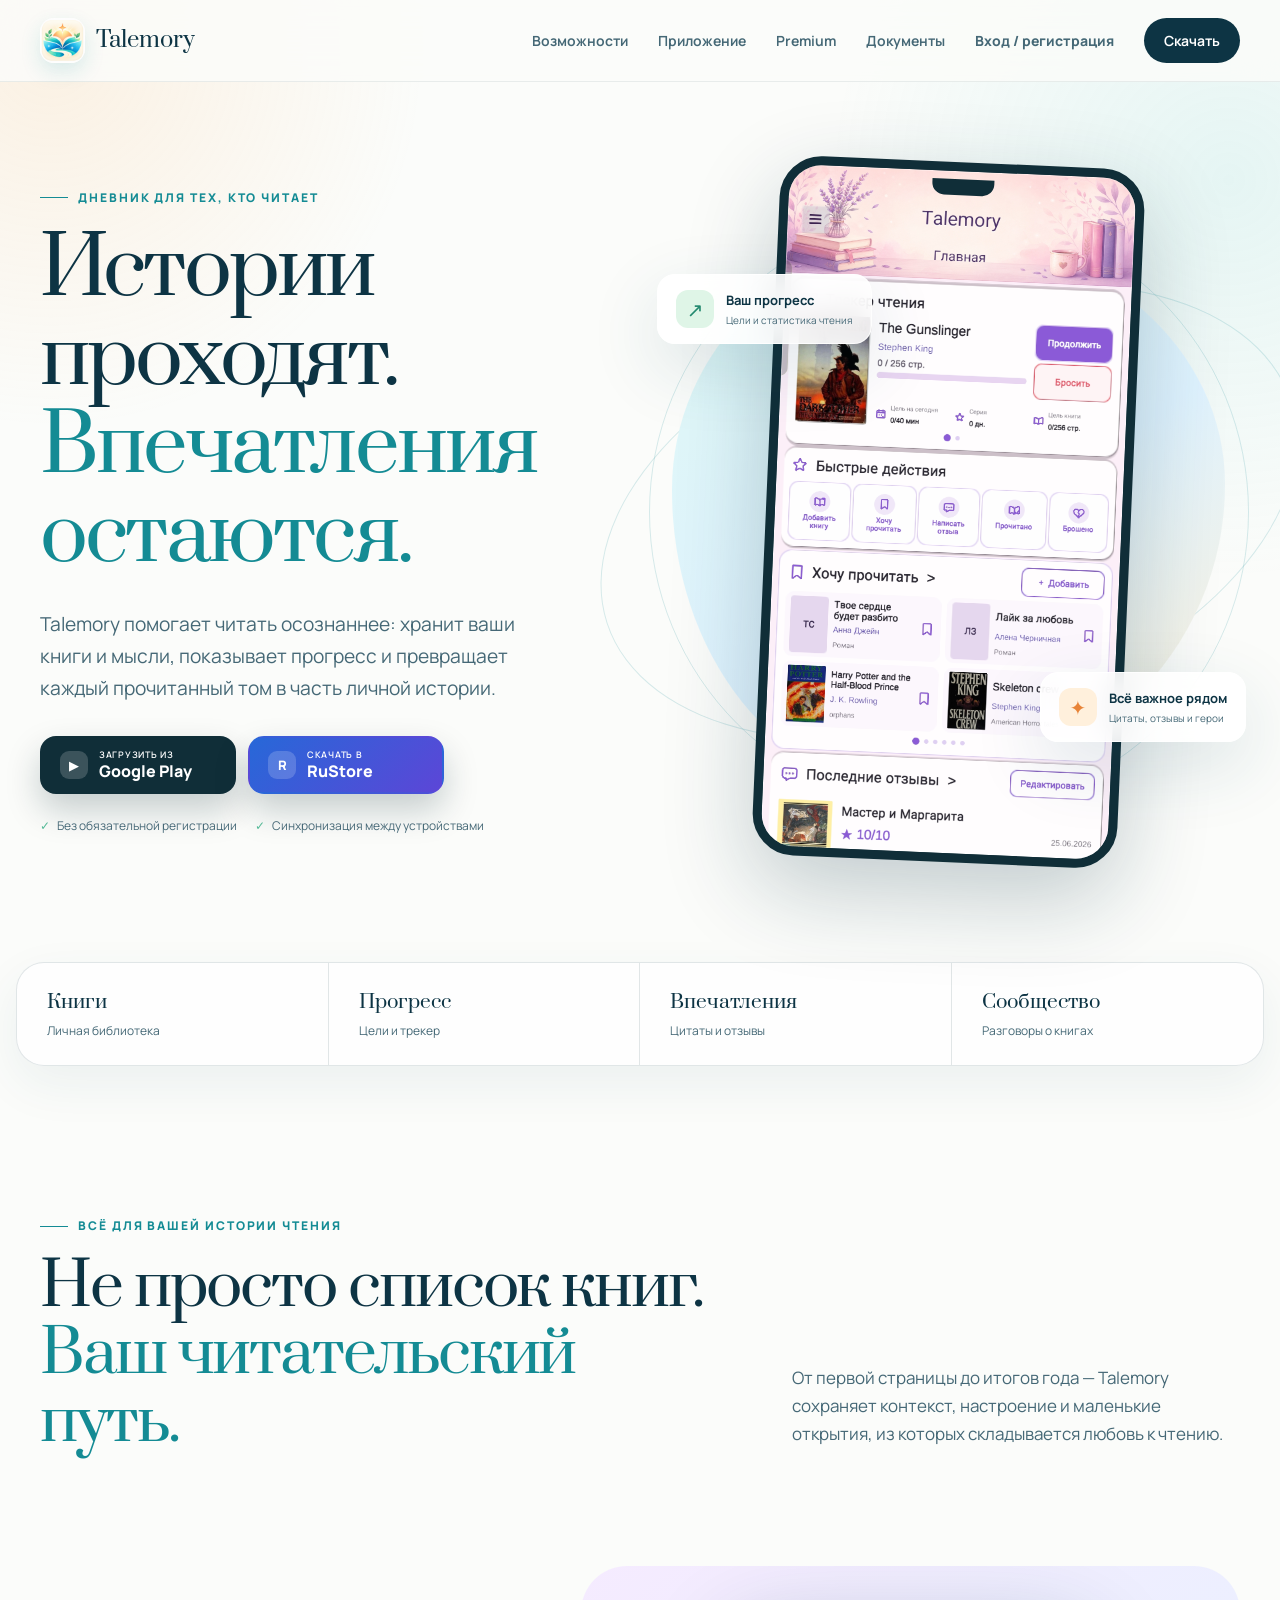
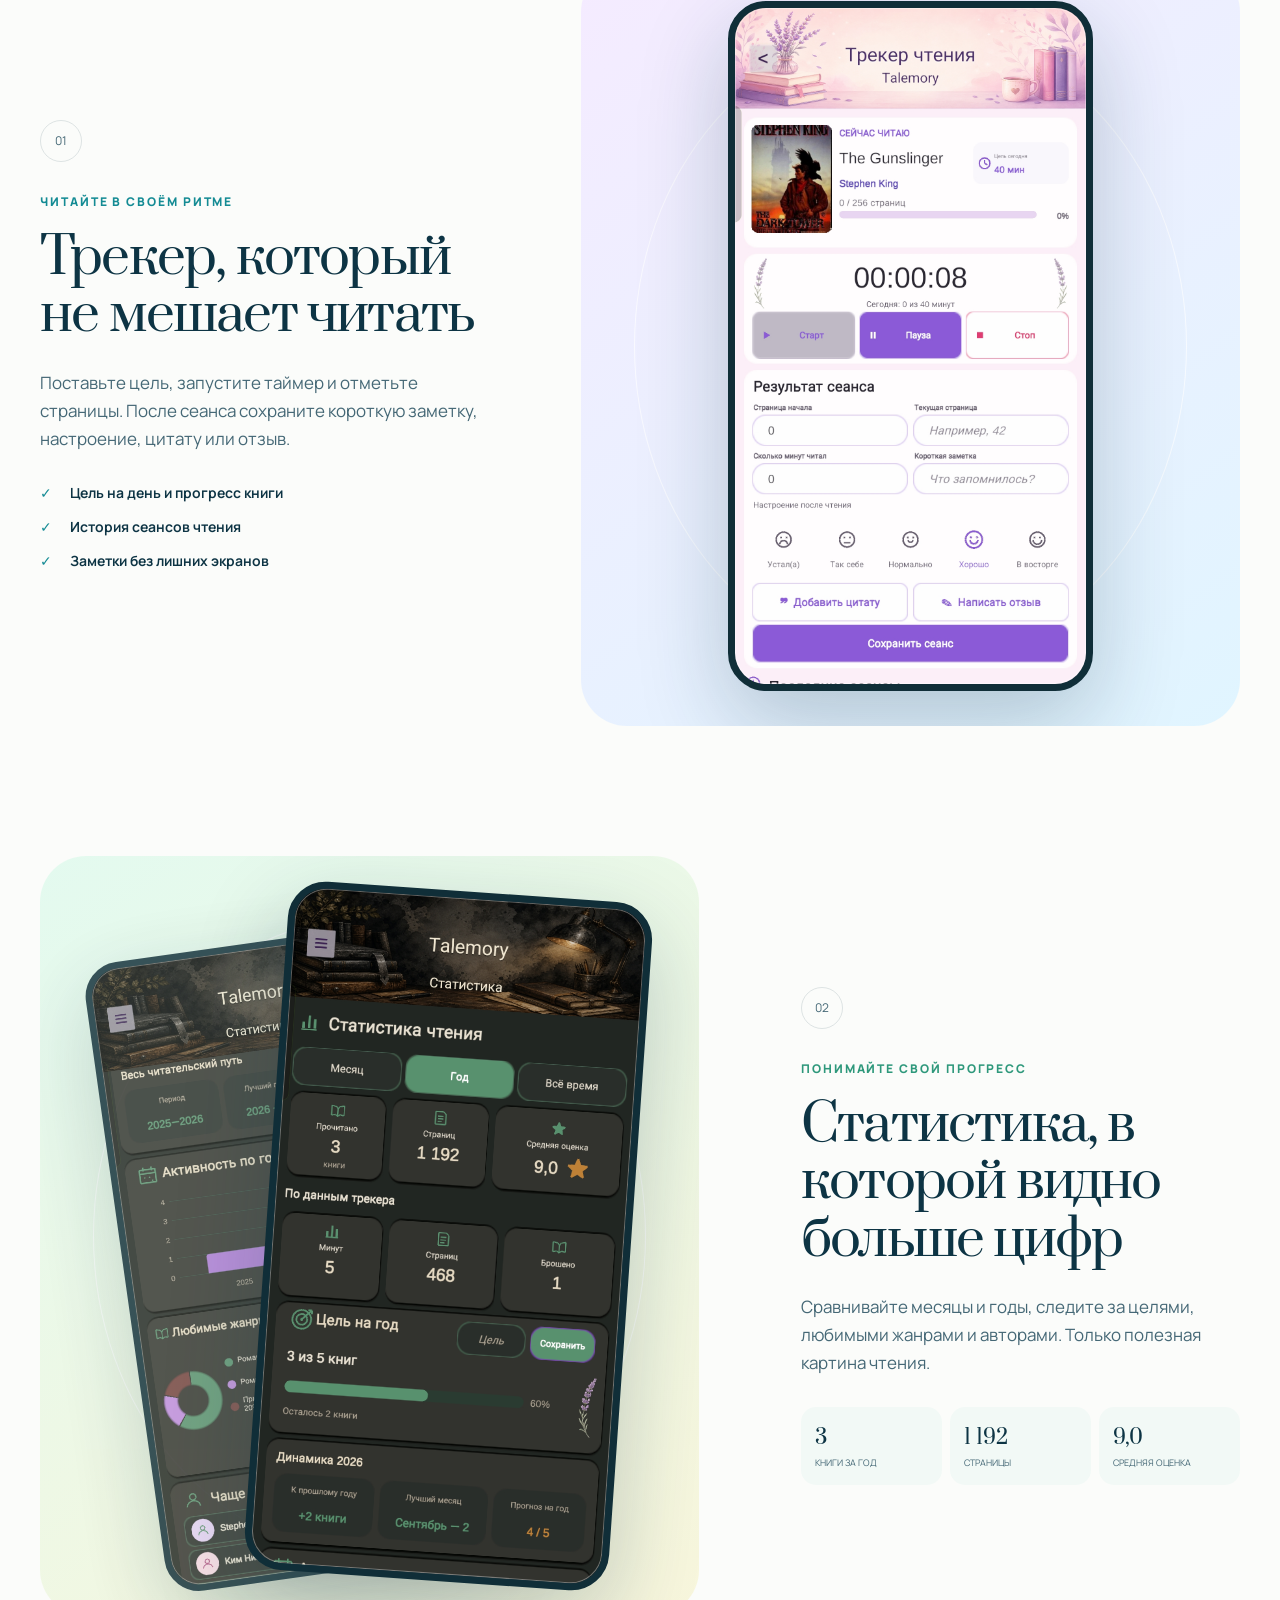
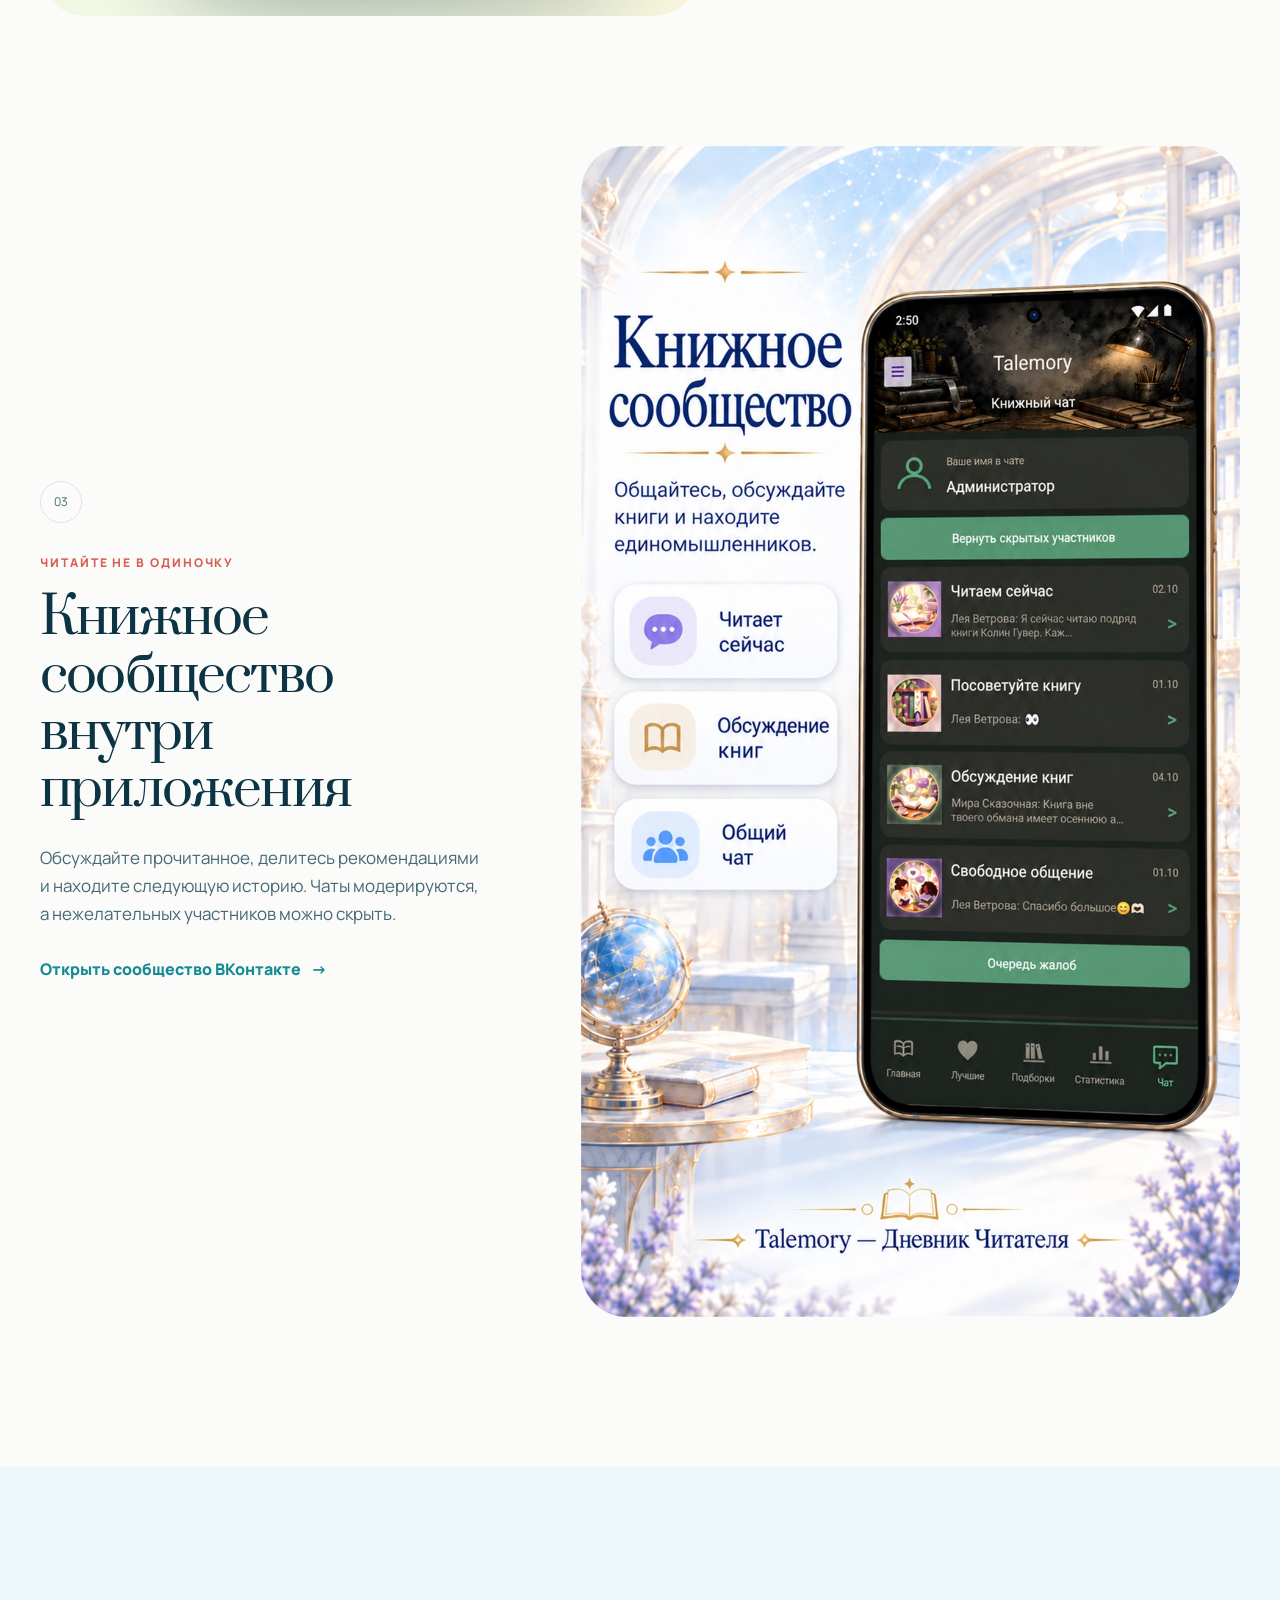
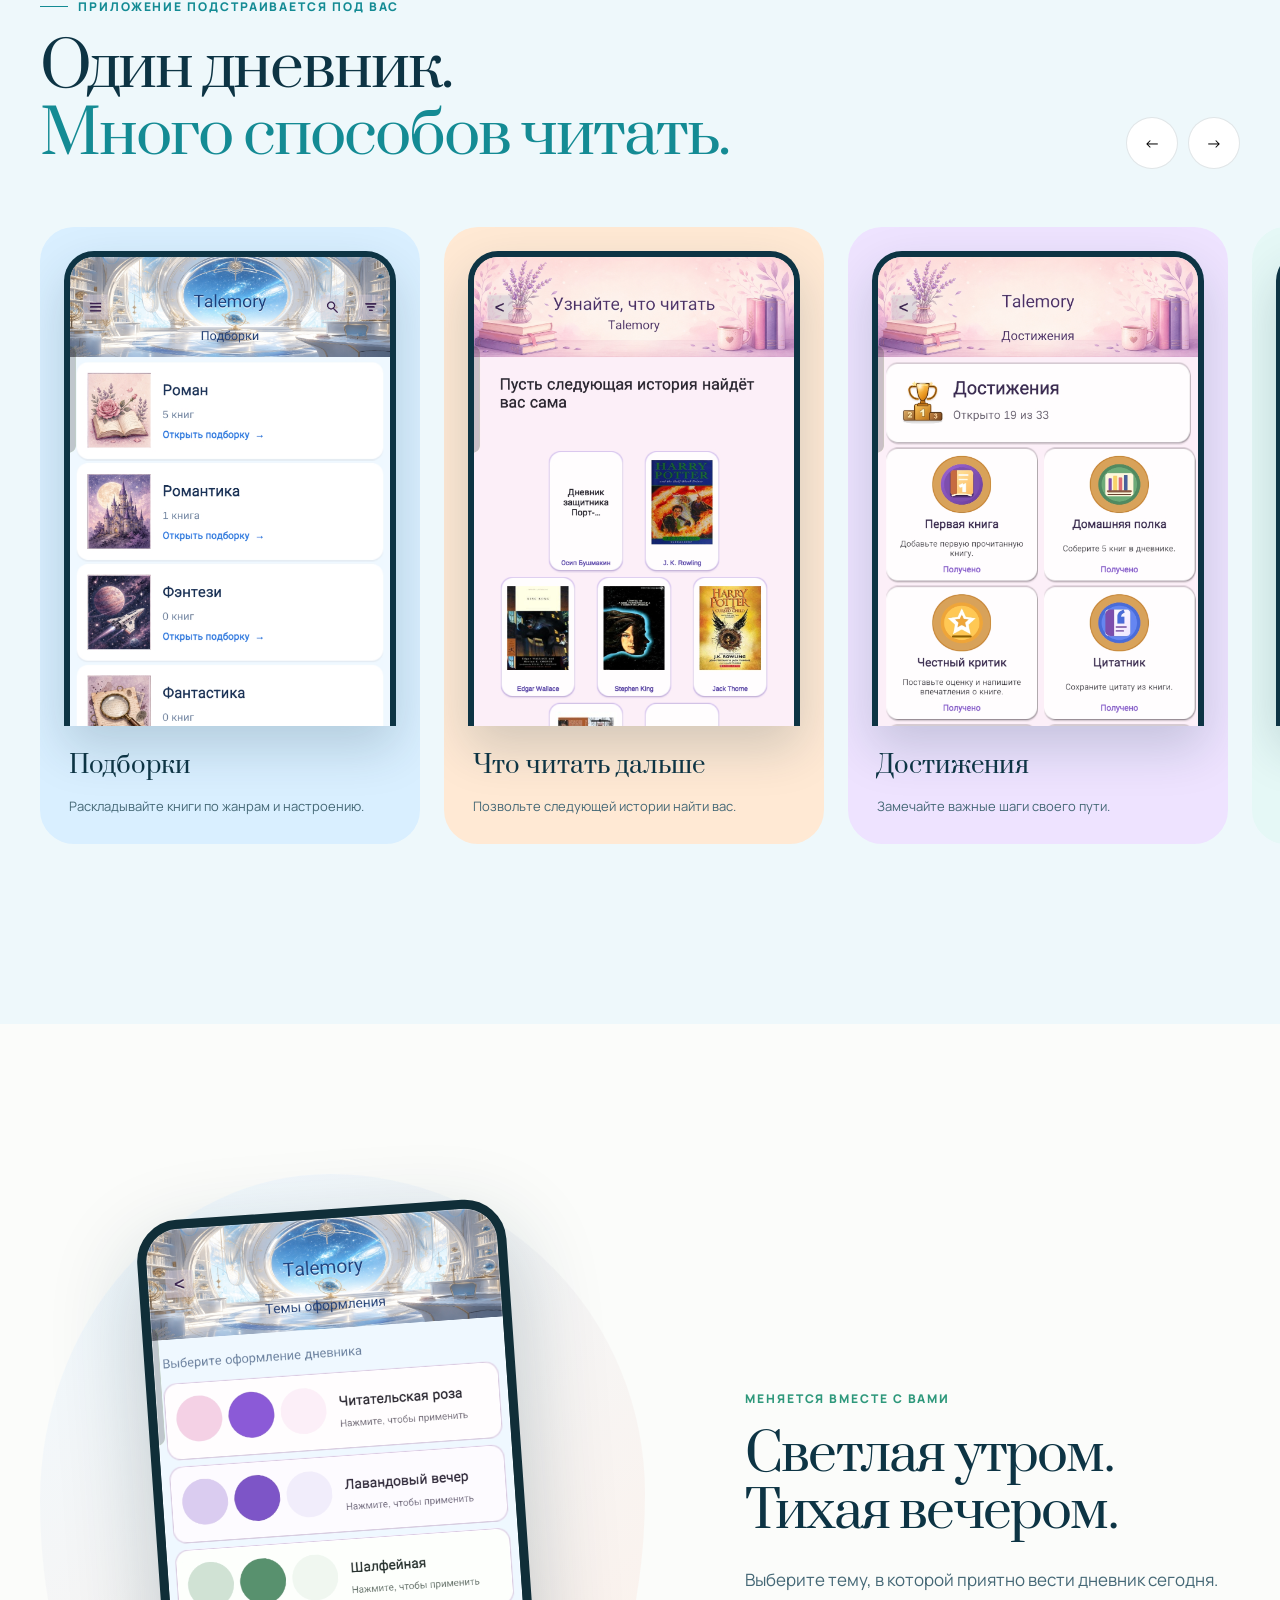
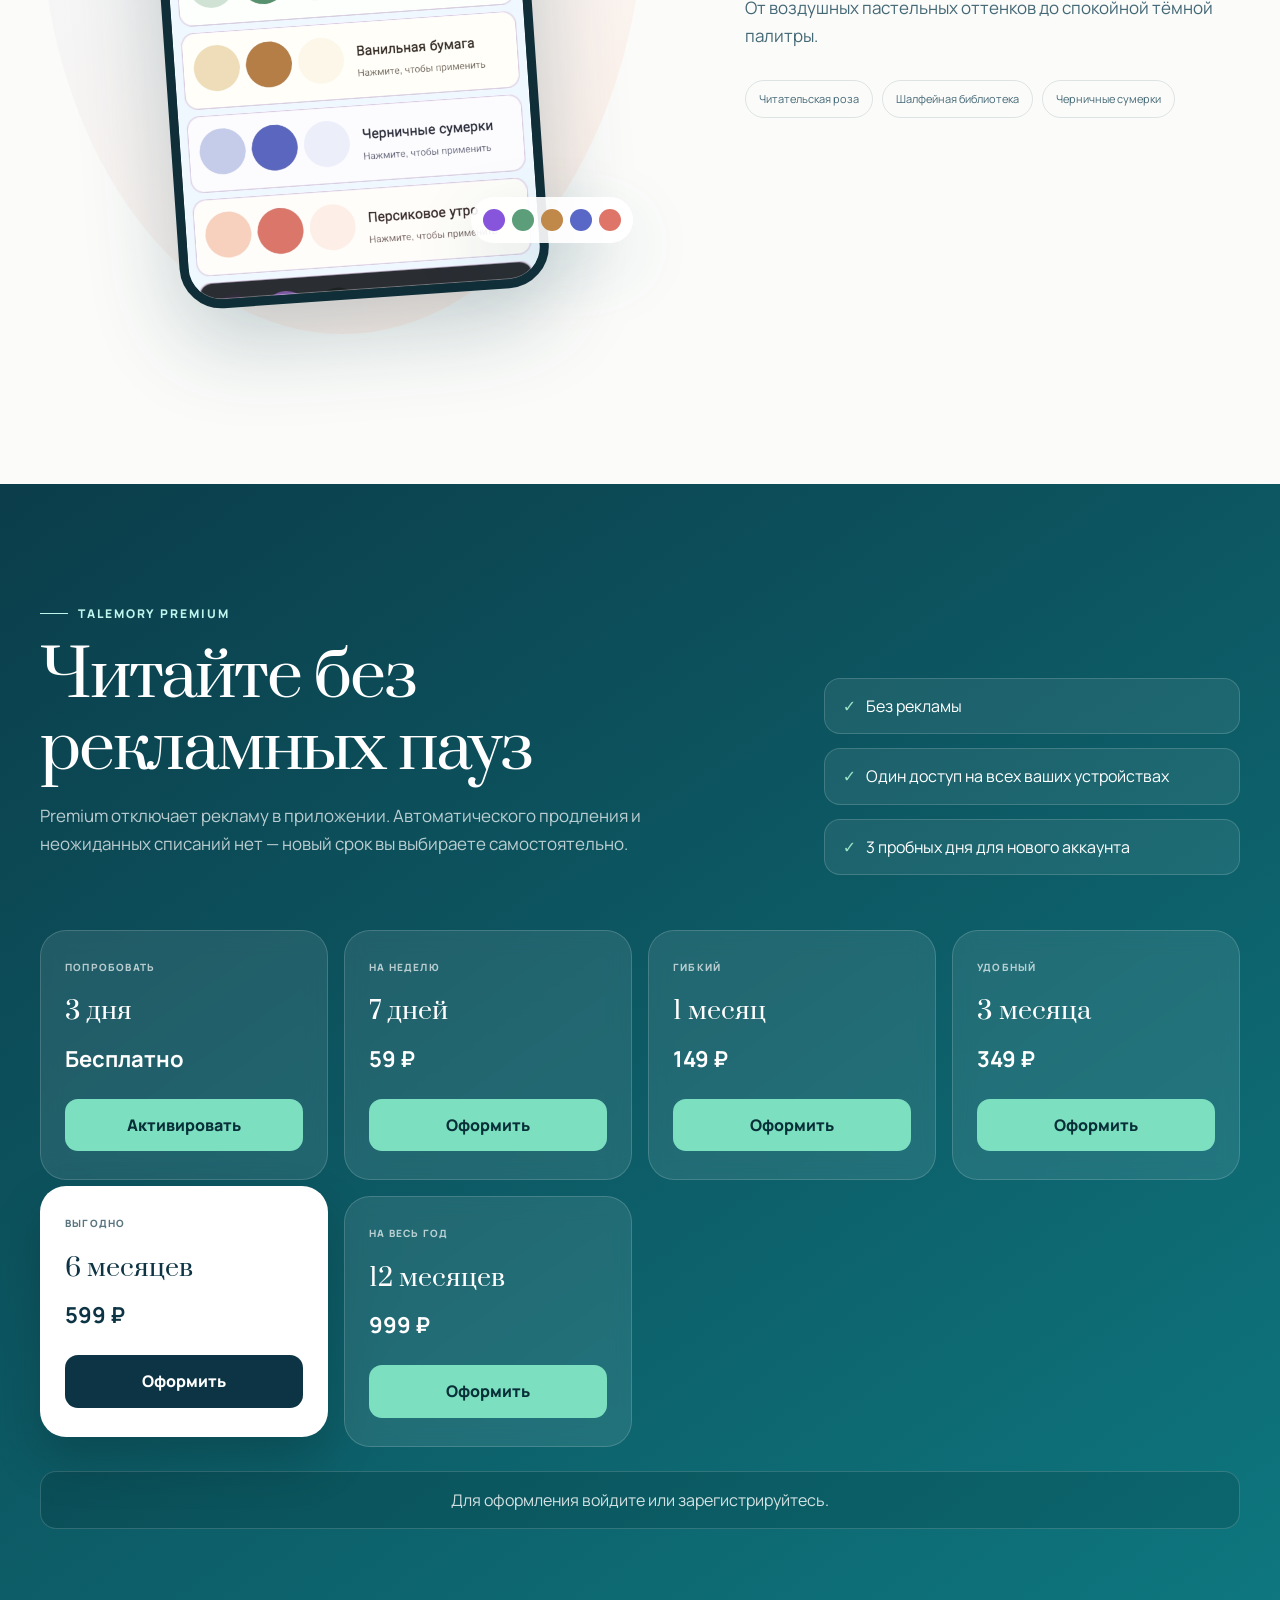
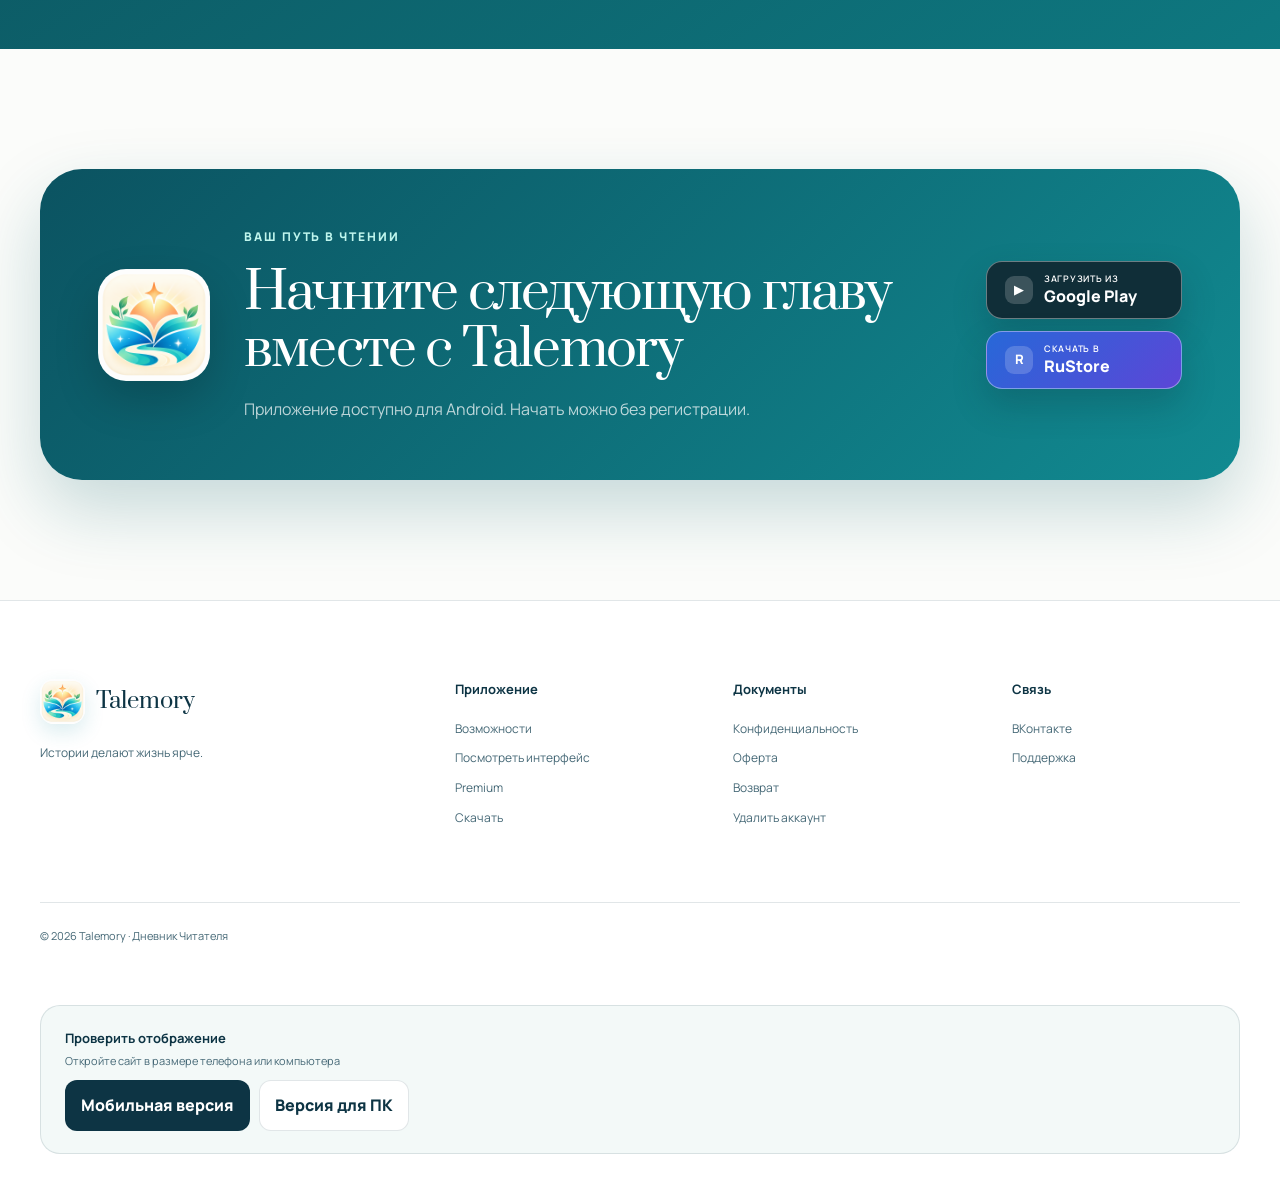
==== commit 3f20bf5c: "Add weekly and quarterly Premium plans" ====
--- a/index.html
+++ b/index.html
@@ -83,7 +83,9 @@
       <div class="sectionShell premiumIntro reveal"><div><p class="eyebrow light"><span></span> Talemory Premium</p><h2>Читайте без рекламных пауз</h2><p>Premium отключает рекламу в приложении. Автоматического продления и неожиданных списаний нет — новый срок вы выбираете самостоятельно.</p></div><ul><li>Без рекламы</li><li>Один доступ на всех ваших устройствах</li><li>3 пробных дня для нового аккаунта</li></ul></div>
       <div class="sectionShell premiumPlans reveal">
         <article><span>Попробовать</span><h3>3 дня</h3><b>Бесплатно</b><button type="button" data-plan="trial_3d">Активировать</button></article>
+        <article><span>На неделю</span><h3>7 дней</h3><b>59 ₽</b><button type="button" data-plan="week">Оформить</button></article>
         <article><span>Гибкий</span><h3>1 месяц</h3><b>149 ₽</b><button type="button" data-plan="month">Оформить</button></article>
+        <article><span>Удобный</span><h3>3 месяца</h3><b>349 ₽</b><button type="button" data-plan="three_months">Оформить</button></article>
         <article class="featured"><span>Выгодно</span><h3>6 месяцев</h3><b>599 ₽</b><button type="button" data-plan="six_months">Оформить</button></article>
         <article><span>На весь год</span><h3>12 месяцев</h3><b>999 ₽</b><button type="button" data-plan="year">Оформить</button></article>
       </div>
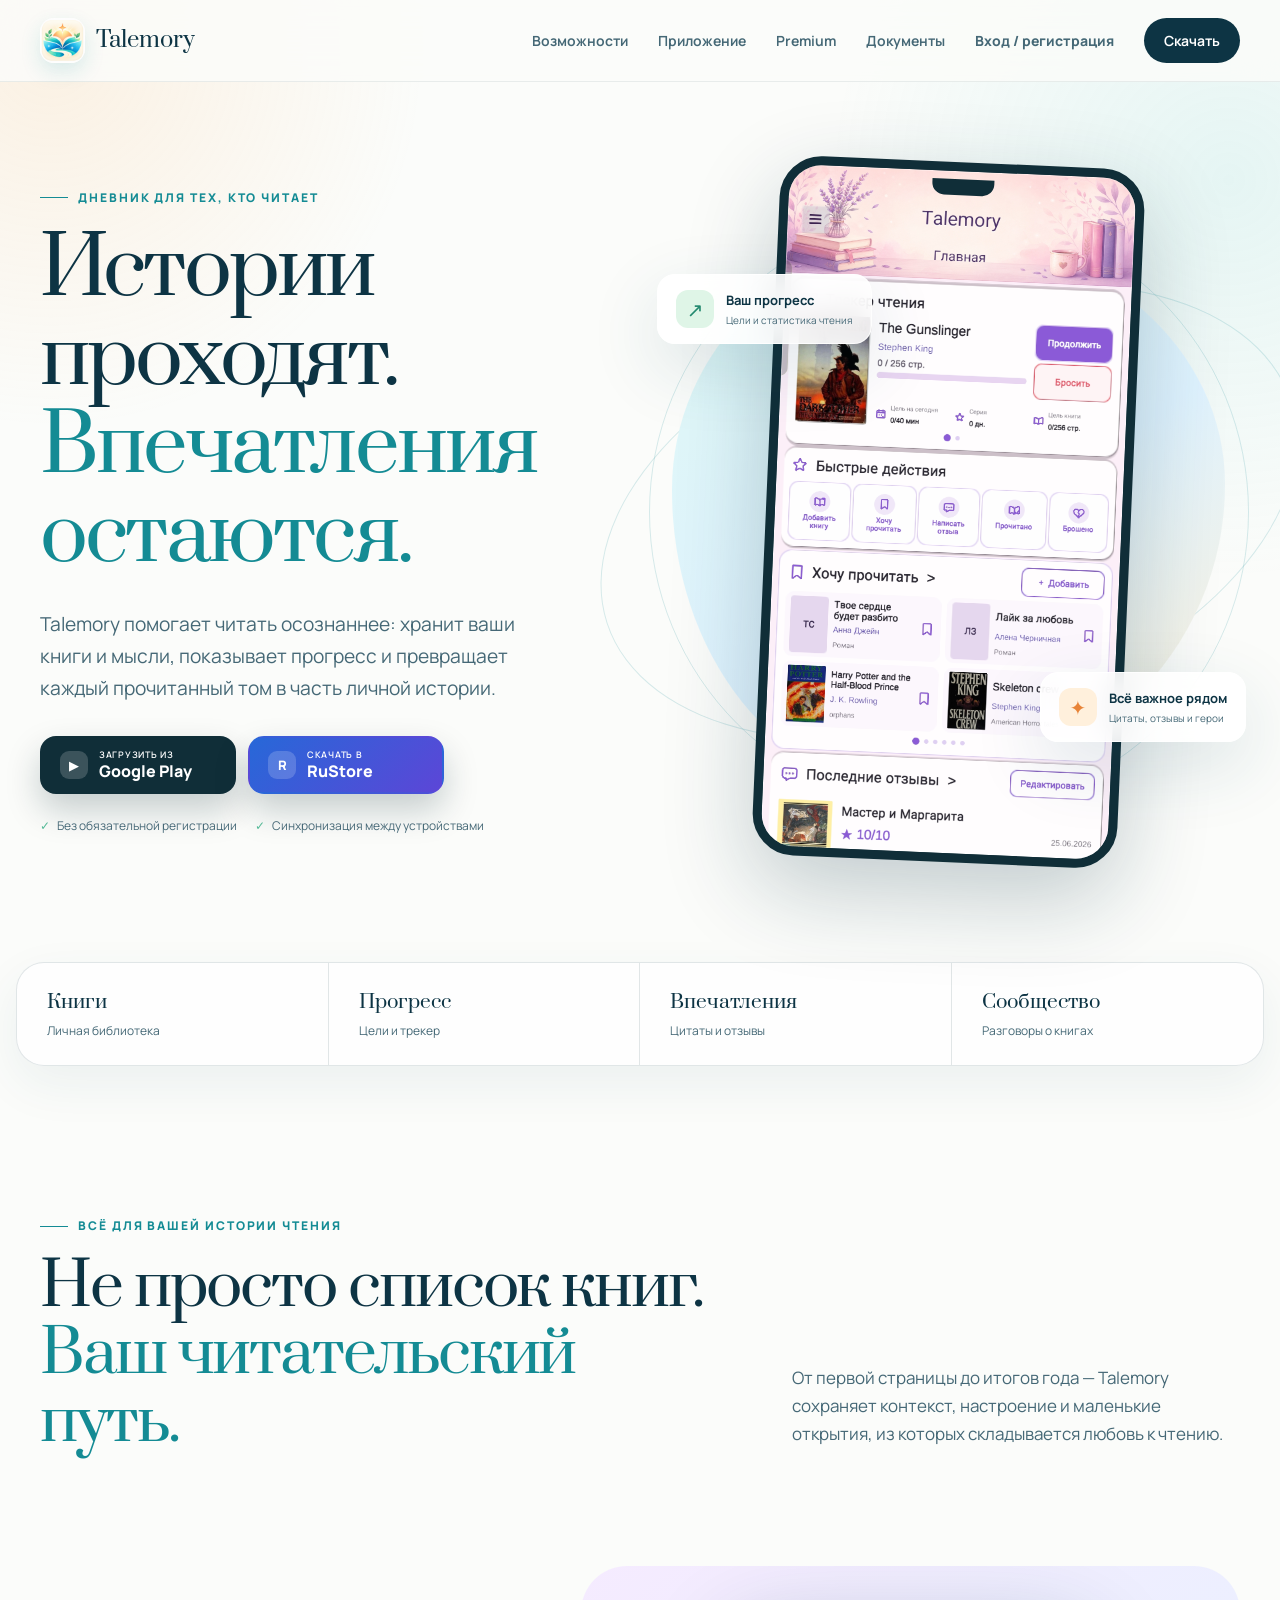
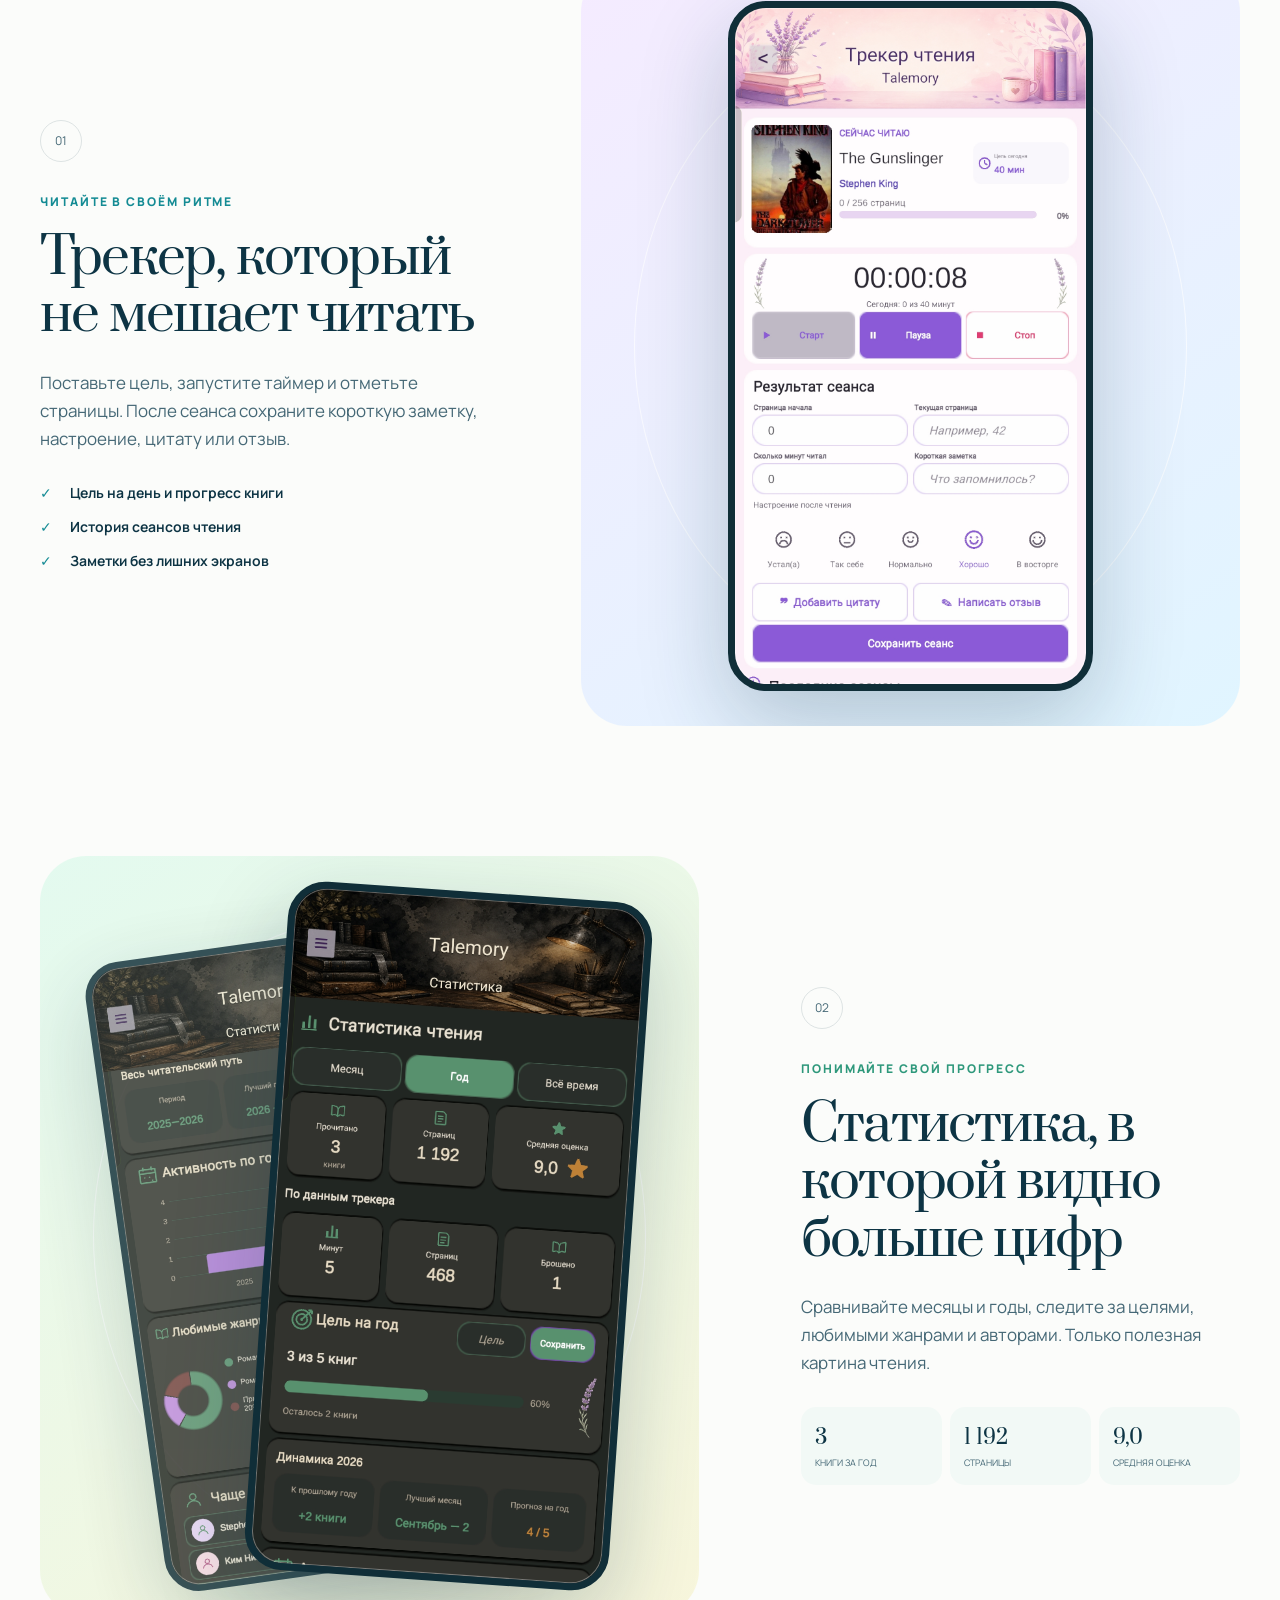
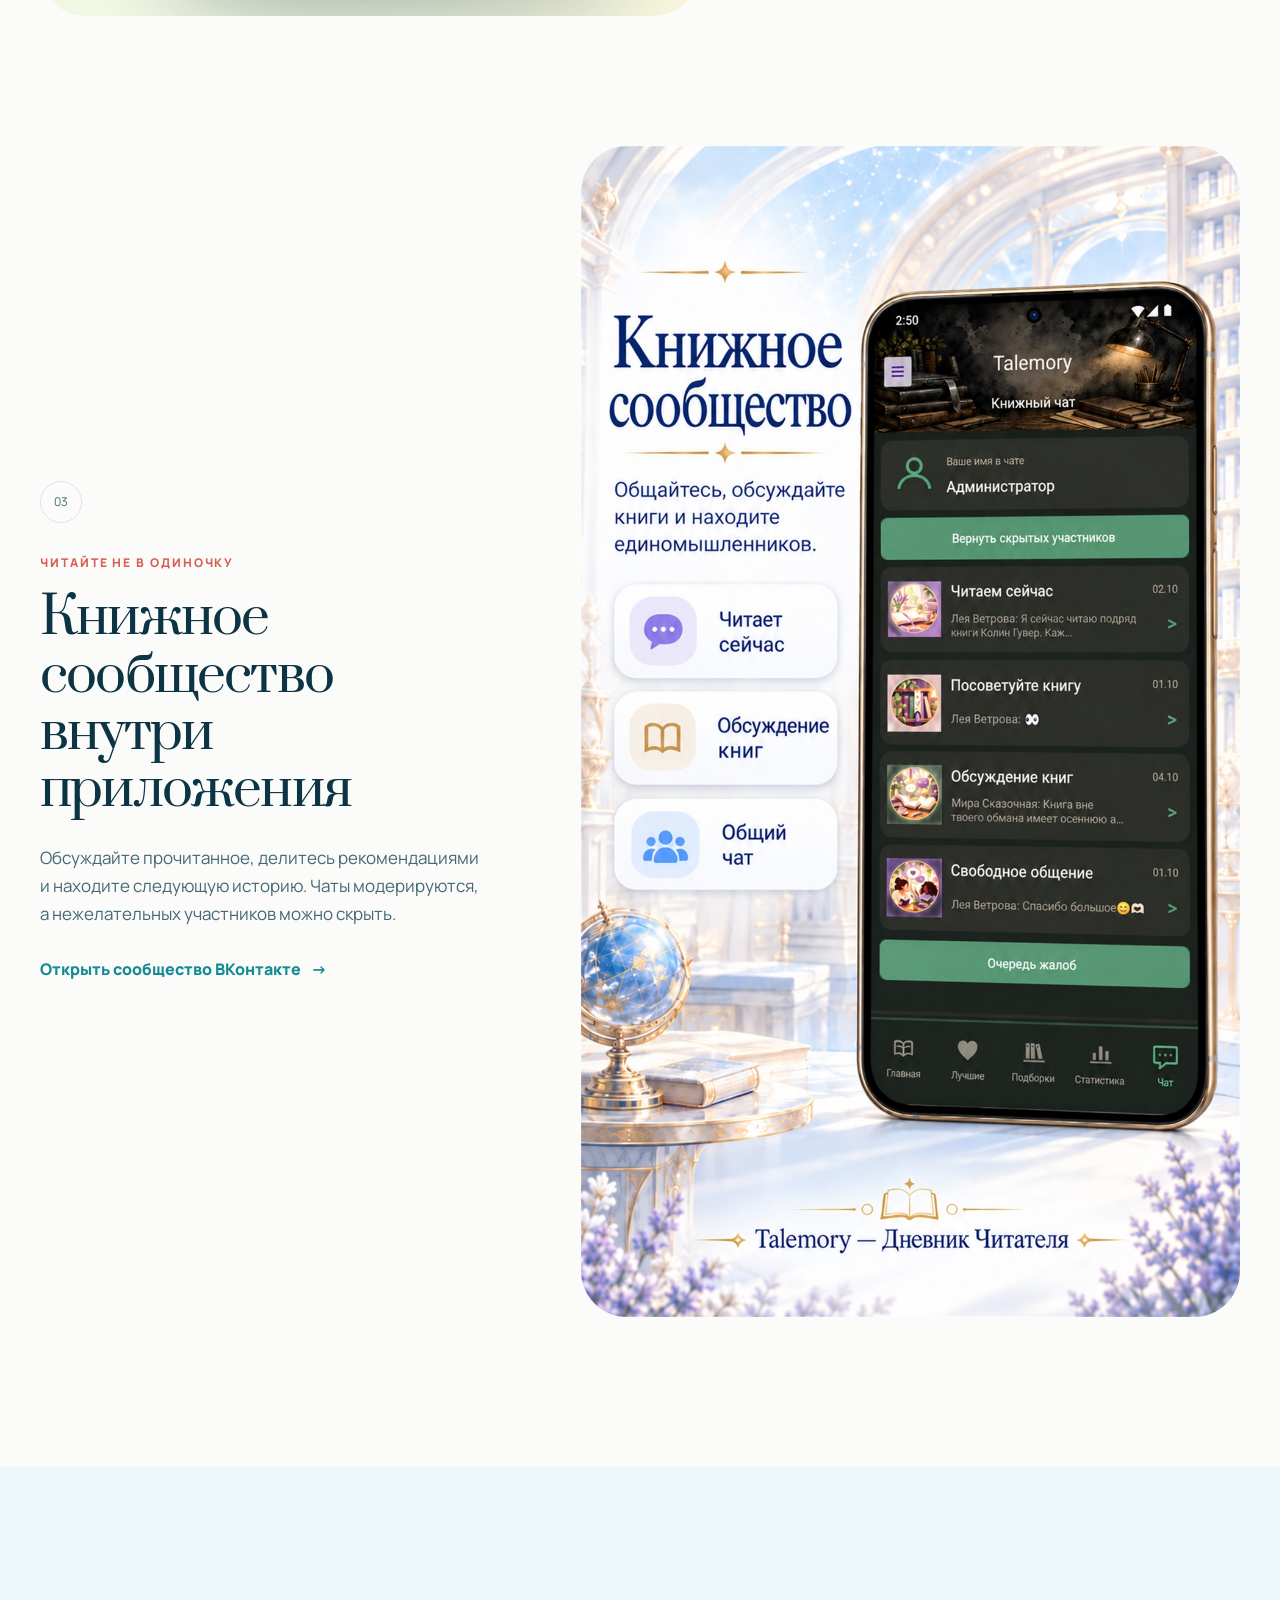
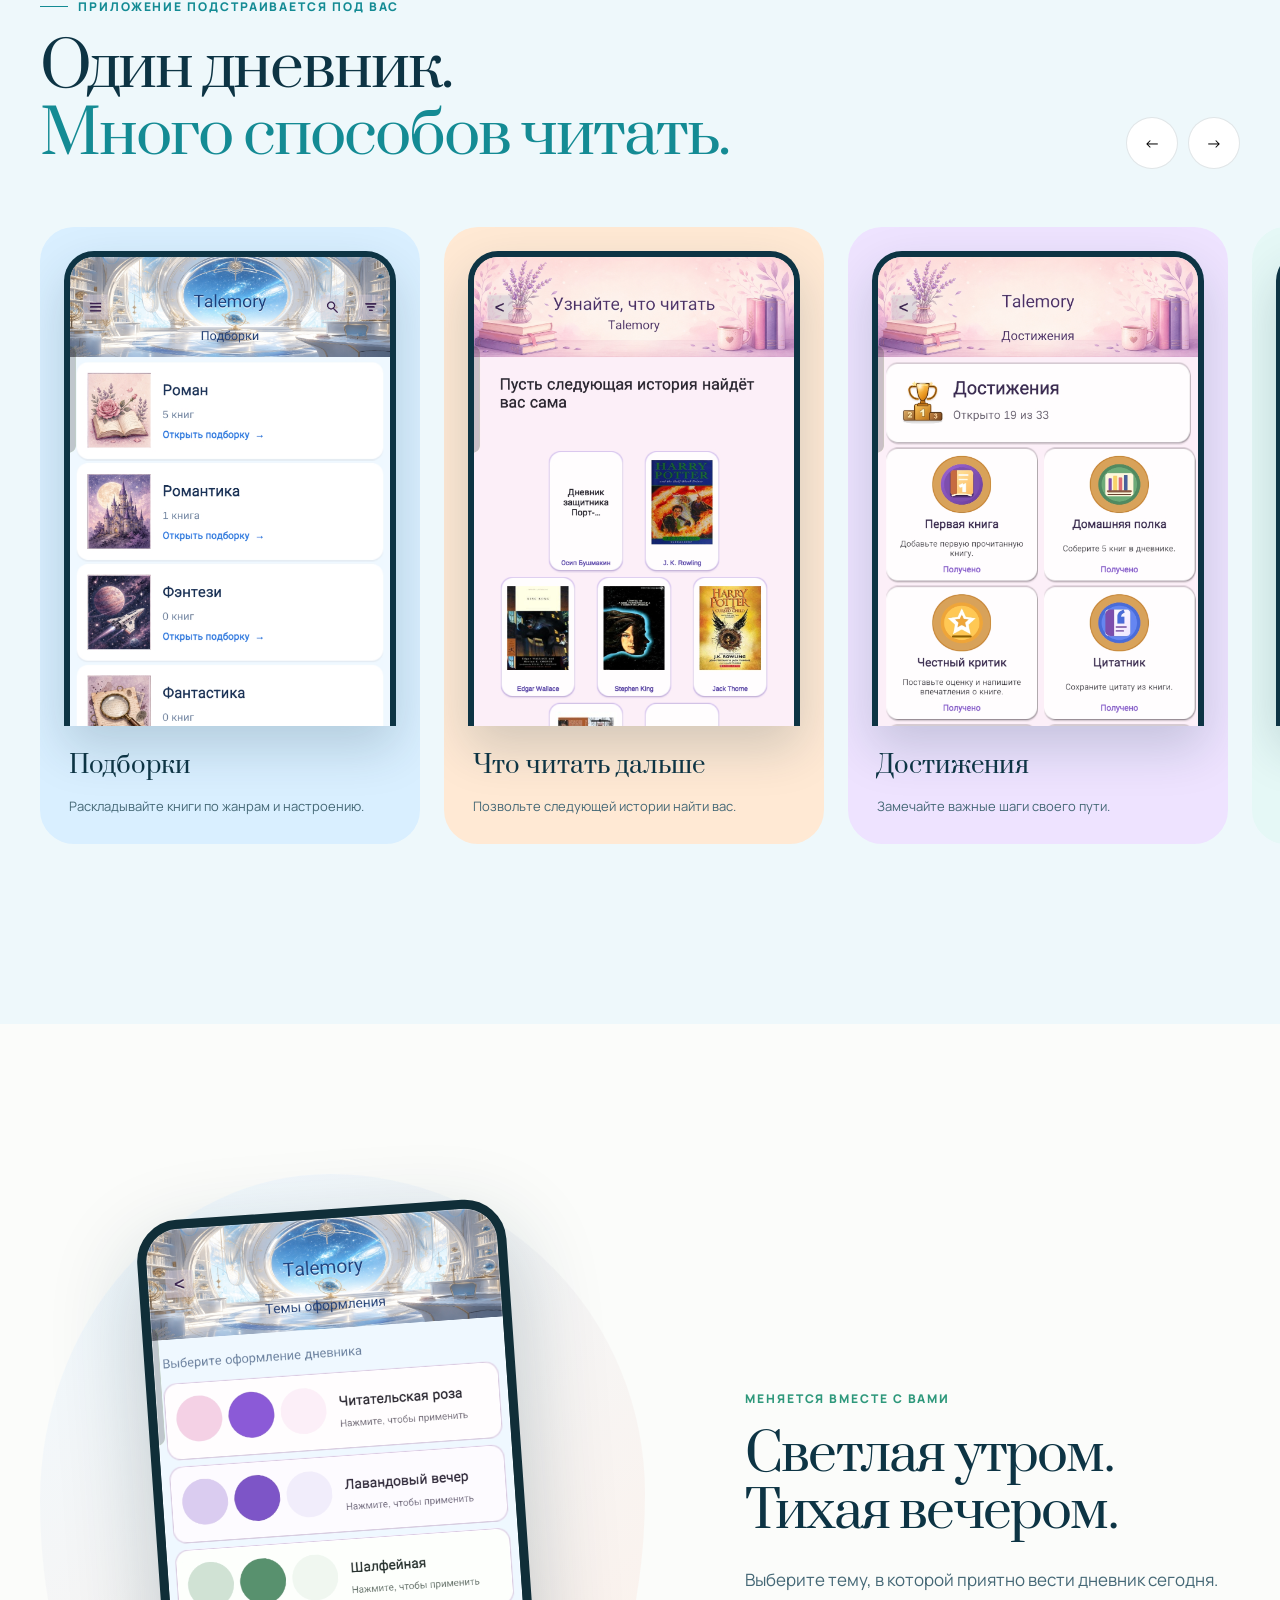
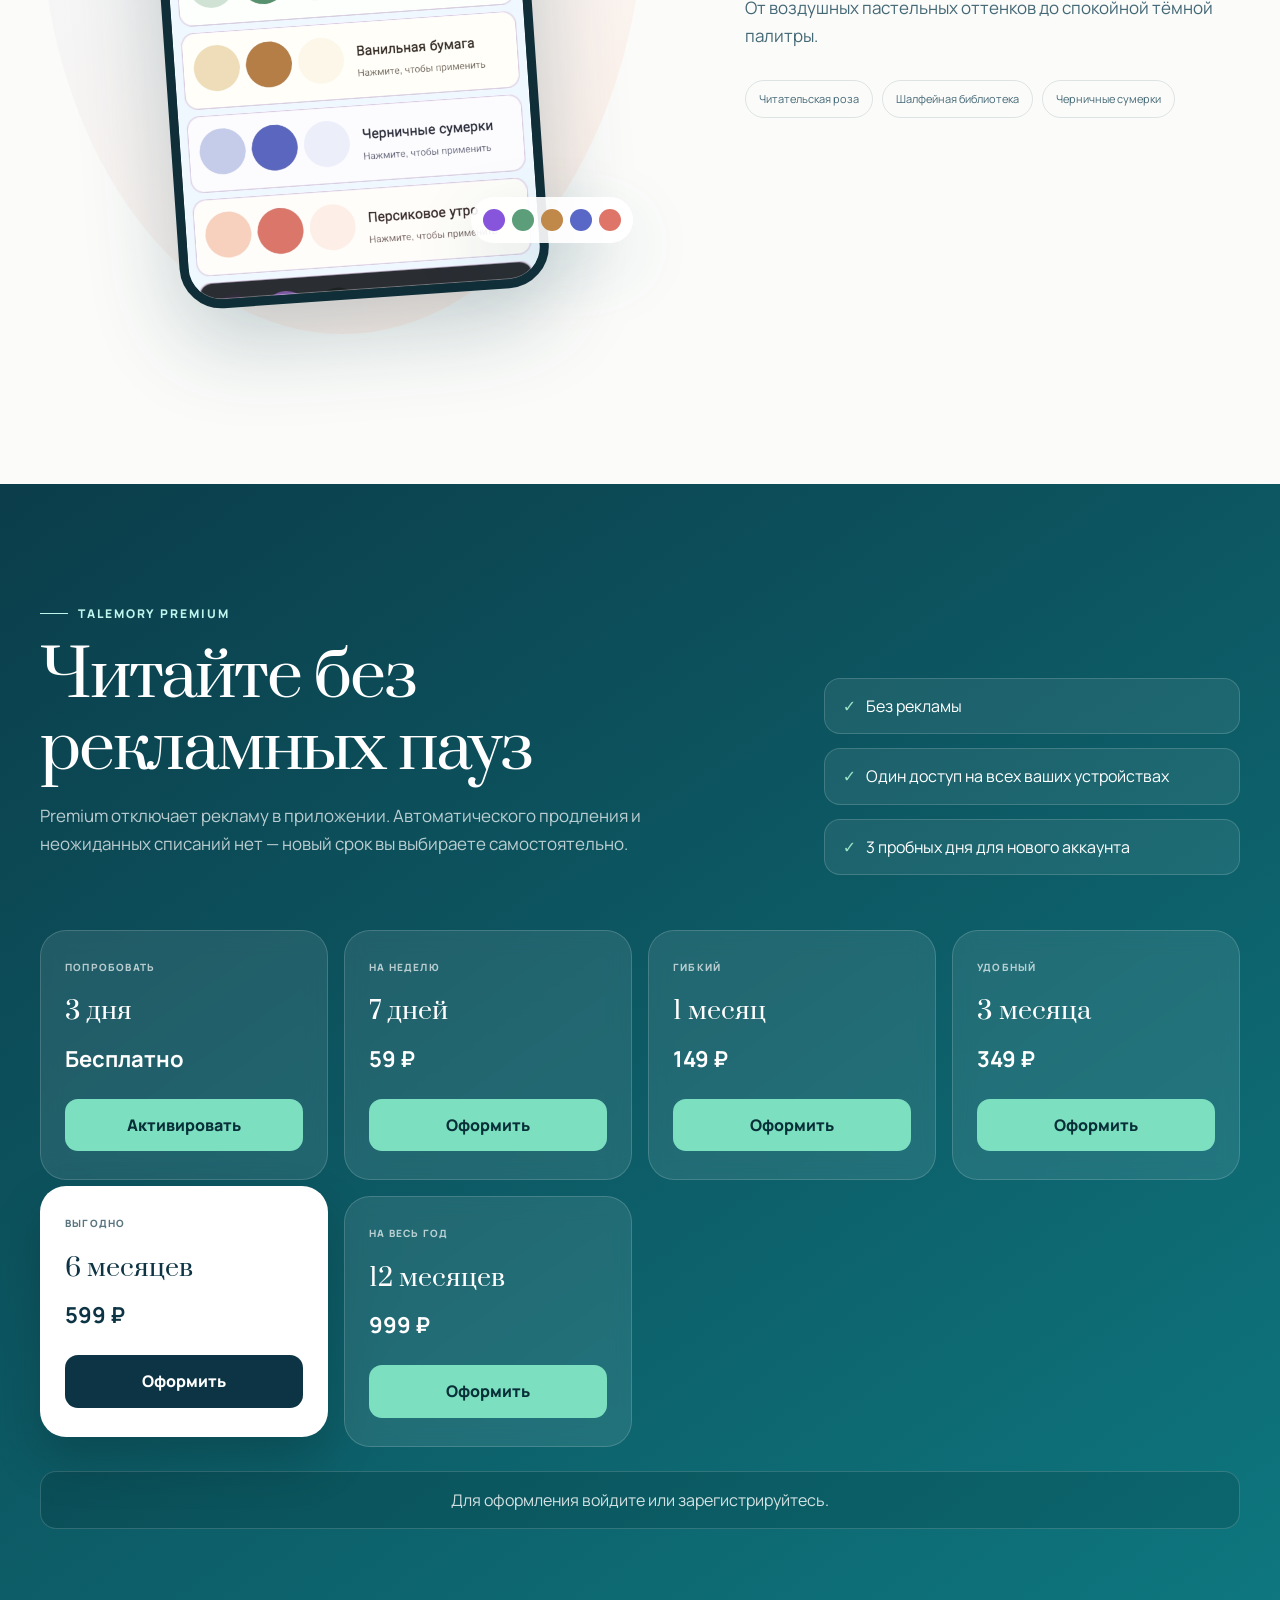
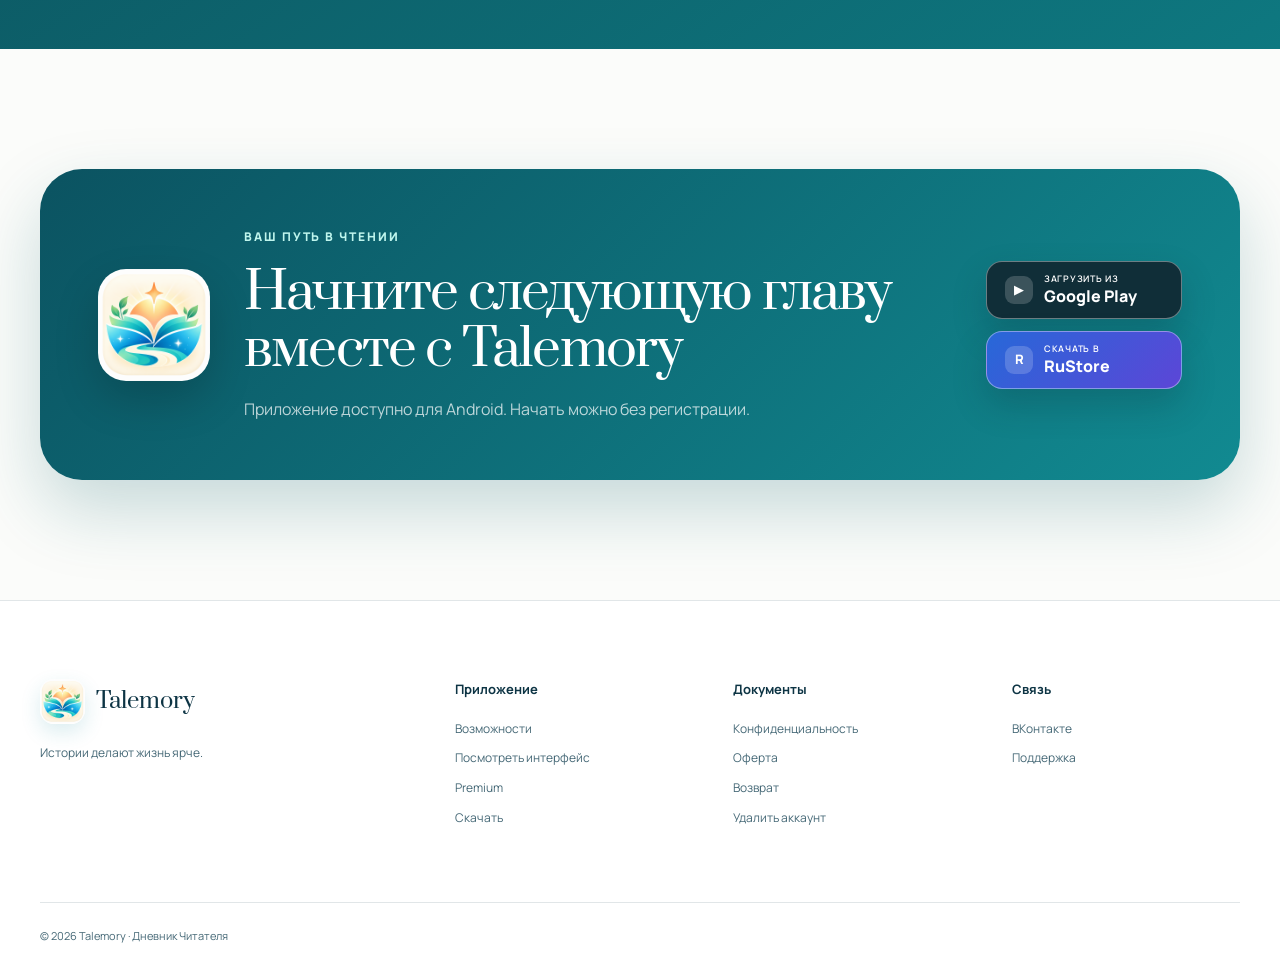
==== commit 5b9679c8: "Remove display preview controls" ====
--- a/index.html
+++ b/index.html
@@ -105,16 +105,7 @@
     <div><b>Документы</b><a href="/documents.html#privacy">Конфиденциальность</a><a href="/documents.html#offer">Оферта</a><a href="/documents.html#refunds">Возврат</a><a href="/documents.html#delete-account">Удалить аккаунт</a></div>
     <div><b>Связь</b><a href="https://vk.ru/club240924894" target="_blank" rel="noopener">ВКонтакте</a><a href="mailto:dmitry.patlusov@yandex.ru">Поддержка</a></div>
     <p class="copyright">© 2026 Talemory · Дневник Читателя</p>
-    <div class="previewTools" data-preview-tools><div><b>Проверить отображение</b><span>Откройте сайт в размере телефона или компьютера</span></div><div class="previewToolButtons"><button type="button" data-preview-open="mobile">Мобильная версия</button><button type="button" data-preview-open="desktop">Версия для ПК</button></div></div>
   </footer>
-
-  <div class="previewModal" data-preview-modal hidden>
-    <button class="previewBackdrop" type="button" data-preview-close aria-label="Закрыть предпросмотр"></button>
-    <section class="previewDialog" role="dialog" aria-modal="true" aria-labelledby="previewTitle">
-      <header class="previewToolbar"><div><b id="previewTitle">Предпросмотр сайта</b><span data-preview-size-label>Мобильная версия · 390 × 844</span></div><div class="previewModeButtons"><button type="button" data-preview-mode="mobile">Телефон</button><button type="button" data-preview-mode="desktop">ПК</button><button class="previewClose" type="button" data-preview-close aria-label="Закрыть">×</button></div></header>
-      <div class="previewCanvas" data-preview-canvas><iframe title="Предпросмотр Talemory" data-preview-frame></iframe></div>
-    </section>
-  </div>
 
   <div class="accountModal" data-account-modal hidden>
     <button class="modalBackdrop" type="button" data-close-account aria-label="Закрыть окно"></button>
--- a/landing.css
+++ b/landing.css
@@ -22,6 +22,3 @@
 @media(max-width:850px){.documentsLayout{grid-template-columns:1fr;gap:25px}.documentsNav{position:static;grid-template-columns:repeat(2,1fr)}.documentsNav b{grid-column:1/-1}.legalSection{padding:30px 24px}.legalTariffs{grid-template-columns:repeat(2,1fr)}}
 .accountModal [hidden]{display:none!important}
 .documentsBody .siteNav{gap:18px}.documentsBody .siteNav a{font-size:12px}
-.previewTools{grid-column:1/-1;display:flex;align-items:center;justify-content:space-between;gap:24px;margin-top:10px;padding:22px 24px;border:1px solid var(--line);border-radius:20px;background:#f3f9f8}.previewTools[hidden]{display:none!important}.previewTools>div:first-child{display:grid;gap:3px}.previewTools b{margin:0;font-size:13px}.previewTools span{color:var(--soft);font-size:11px}.previewToolButtons,.previewModeButtons{display:flex;gap:9px}.previewToolButtons button,.previewModeButtons button{padding:11px 15px;border:1px solid var(--line);border-radius:12px;background:#fff;color:var(--ink);font-weight:800;cursor:pointer}.previewToolButtons button:first-child{background:var(--ink);color:#fff}.previewOpen{overflow:hidden}.previewModal{position:fixed;z-index:400;inset:0;display:grid;place-items:center;padding:22px}.previewModal[hidden]{display:none}.previewBackdrop{position:absolute;inset:0;border:0;background:rgba(5,31,39,.78);backdrop-filter:blur(10px)}.previewDialog{position:relative;z-index:1;display:grid;grid-template-rows:auto minmax(0,1fr);width:min(1380px,calc(100vw - 44px));height:calc(100vh - 44px);overflow:hidden;border-radius:24px;background:#dfe8e8;box-shadow:0 40px 100px rgba(0,0,0,.35)}.previewToolbar{display:flex;align-items:center;justify-content:space-between;gap:20px;padding:13px 16px;background:#fff}.previewToolbar>div:first-child{display:grid;gap:2px}.previewToolbar b{font-size:13px}.previewToolbar span{color:var(--soft);font-size:10px}.previewModeButtons button.isActive{border-color:var(--ink);background:var(--ink);color:#fff}.previewModeButtons .previewClose{width:42px;padding:7px;font-size:23px}.previewCanvas{overflow:auto;display:grid;padding:22px;place-items:start center}.previewCanvas iframe{display:block;border:0;background:#fff;box-shadow:0 24px 70px rgba(10,42,52,.22);transition:width .25s,height .25s,border-radius .25s}.previewCanvas.isMobile iframe{width:390px;height:844px;border:10px solid #102e38;border-radius:34px}.previewCanvas.isDesktop iframe{width:min(1280px,calc(100vw - 90px));height:min(800px,calc(100vh - 135px));border-radius:12px}
-@media(max-width:720px){.previewTools{align-items:stretch;flex-direction:column}.previewToolButtons{display:grid;grid-template-columns:1fr 1fr}.previewDialog{width:100vw;height:100vh;border-radius:0}.previewModal{padding:0}.previewToolbar{align-items:flex-start}.previewToolbar>div:first-child span{display:none}.previewModeButtons button{padding:9px 11px}.previewCanvas{padding:12px}.previewCanvas.isMobile iframe{width:min(390px,calc(100vw - 24px));height:calc(100vh - 95px);border-width:7px}.previewCanvas.isDesktop iframe{width:1280px;height:800px}}
-.previewCanvas.isDesktop iframe{width:1280px;height:800px}
